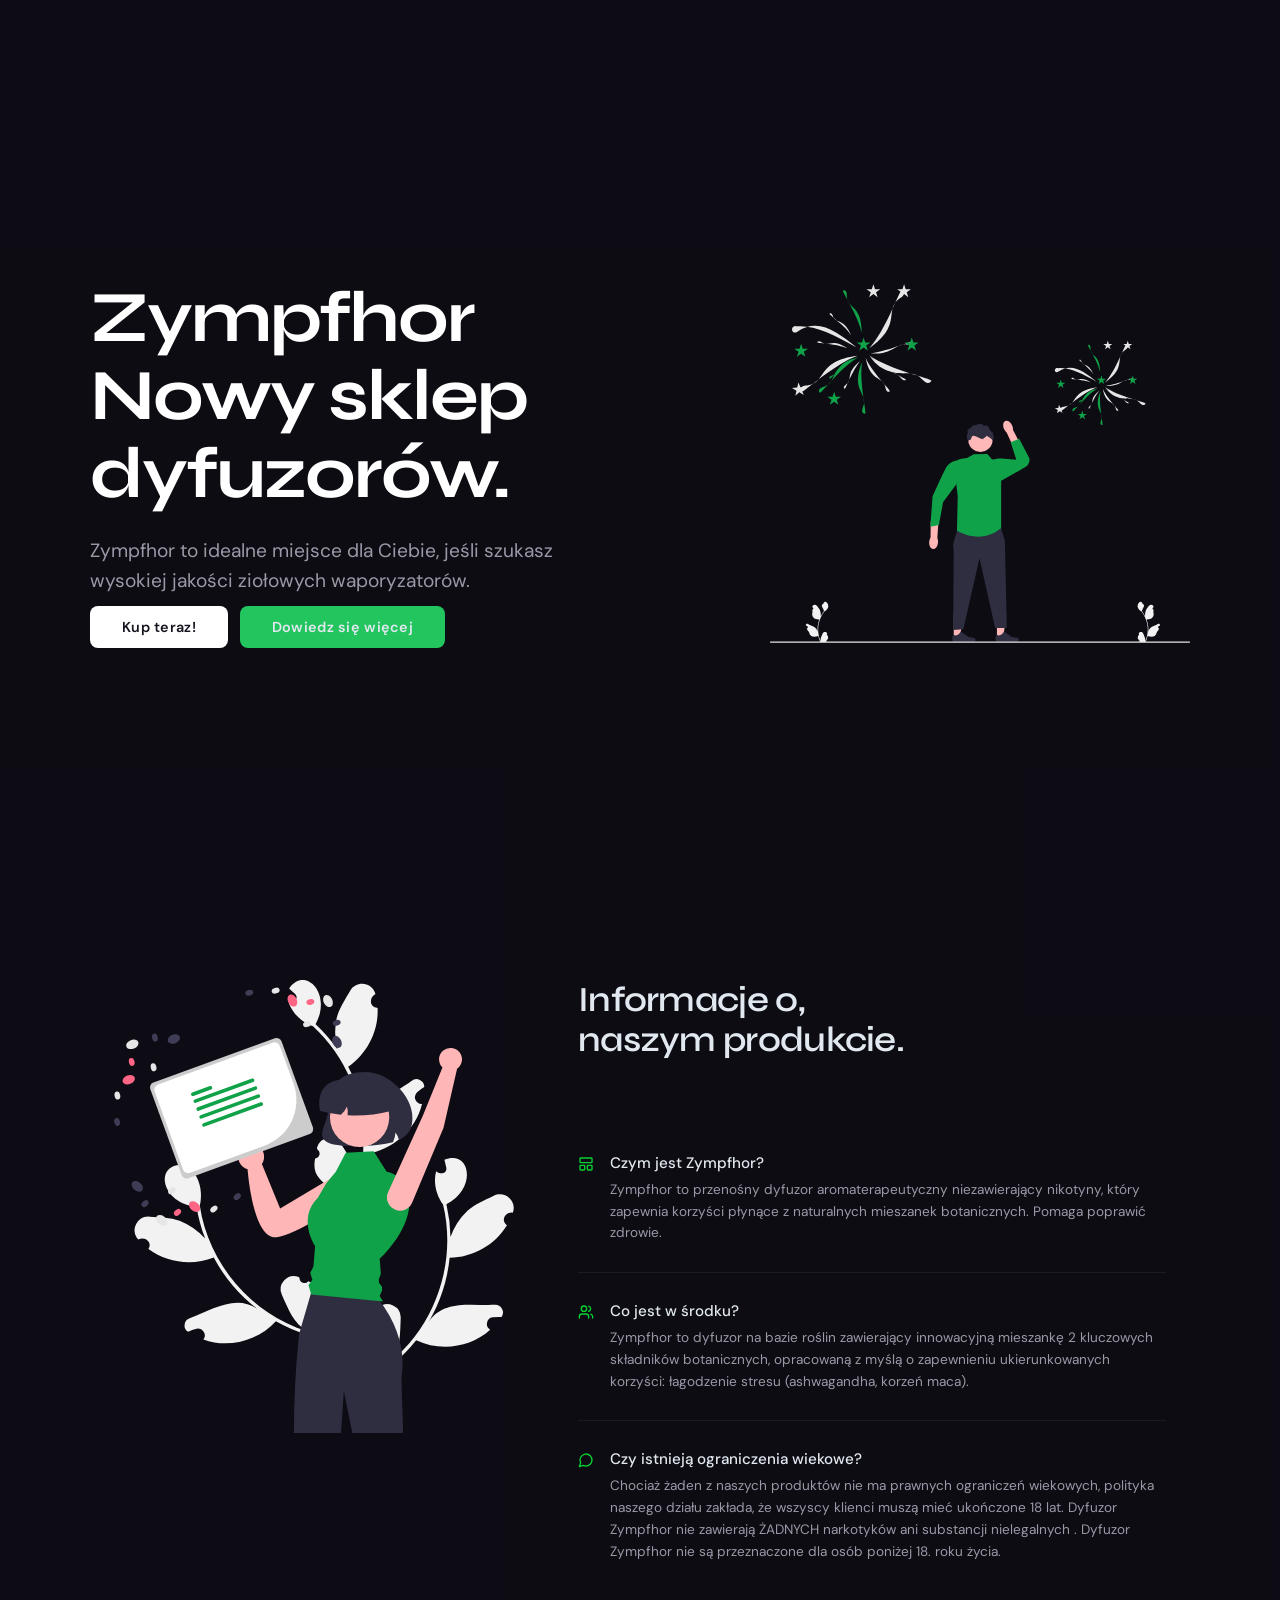
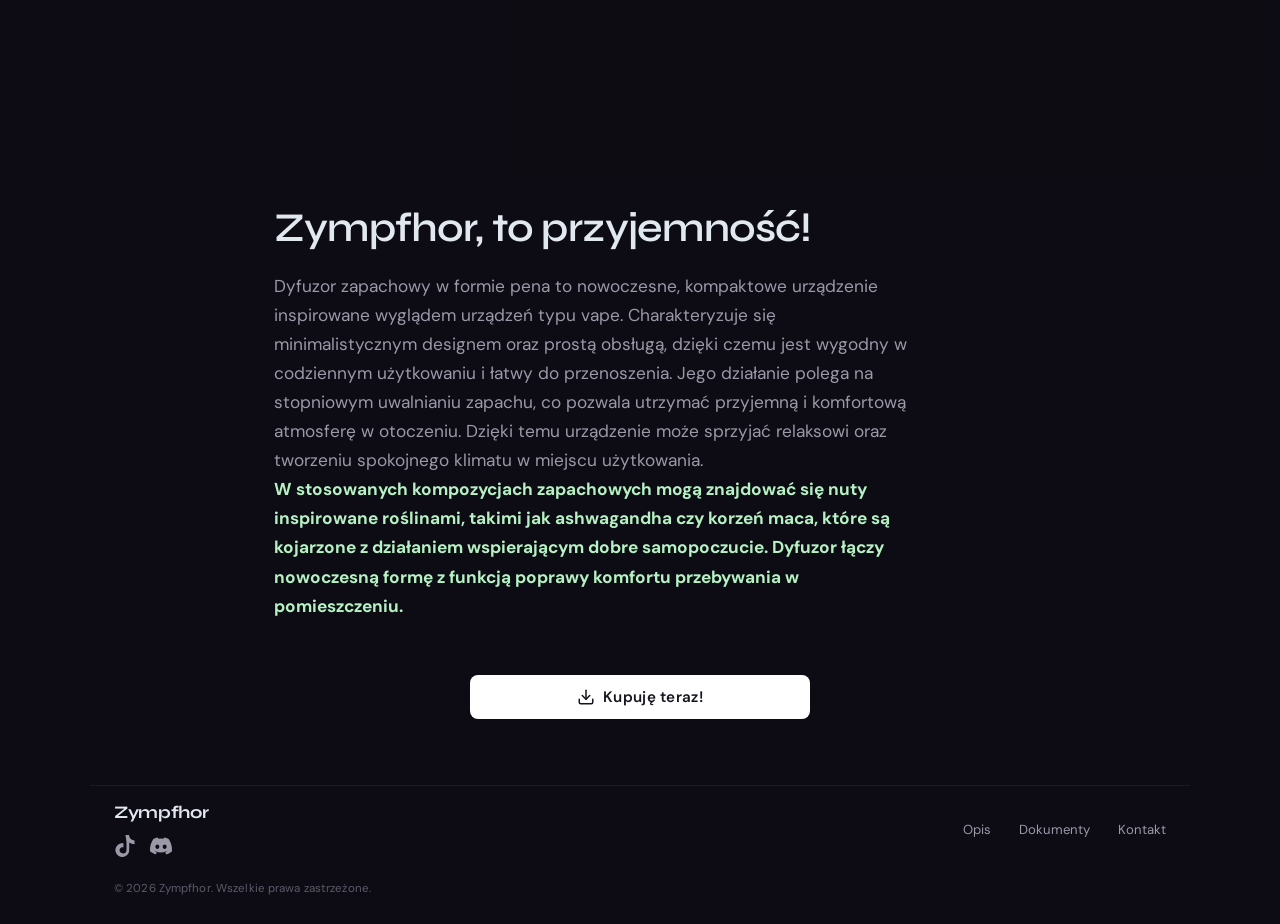
==== index.html @ d8d35796 "Add files via upload" ====
<!DOCTYPE html>
<html lang="en">
  <head>
    <meta charset="utf-8" />
    <meta name="viewport" content="width=device-width, initial-scale=1.0" />
    <meta
      name="description"
      content="Private communication with no trace — no metadata and no reliance on intermediary servers."
    />
    <title>Detoks płuc Zympfhor</title>
    <link rel="icon" href="favicon.svg?v=1.0.0" type="image/svg+xml" />
    <link rel="apple-touch-icon" href="favicon.svg?v=1.0.0" />
    <script>
      (function () {
        function storeMode() {
          try {
            var q = (new URLSearchParams(location.search).get("store") || "")
              .toLowerCase()
              .trim();
            if (q === "ios" || q === "iphone" || q === "ipad") return "ios";
            if (q === "android") return "android";
            if (q === "desktop" || q === "pc" || q === "web") return "desktop";
          } catch (e) {}
          var ua = navigator.userAgent || "";
          if (/iPad|iPhone|iPod/.test(ua)) return "ios";
          if (navigator.platform === "MacIntel" && navigator.maxTouchPoints > 1)
            return "ios";
          if (/Android/i.test(ua)) return "android";
          return "desktop";
        }
        document.documentElement.setAttribute("data-store-mode", "desktop");
      })();
    </script>
    <link rel="preconnect" href="https://fonts.googleapis.com" />
    <link rel="preconnect" href="https://fonts.gstatic.com" crossorigin />
    <link
      href="https://fonts.googleapis.com/css2?family=DM+Sans:ital,opsz,wght@0,9..40,400;0,9..40,500;0,9..40,700;1,9..40,400&family=Syne:wght@600;700&display=swap"
      rel="stylesheet"
    />
    <link rel="stylesheet" href="./style.css?v=1.0.0" />
  </head>
  <body>
    <div class="page">
      <section class="hero reveal is-visible" id="top">
        <div class="hero__inner">
          <div class="hero__copy">
            <h1 class="hero__title" data-i18n-html="hero.titleHtml">
              <span class="hero__title-line">Zympfhor</span>
              <span class="hero__title-line">Nowy sklep</span>
              <span class="hero__title-line">dyfuzorów.</span>
            </h1>
            <p class="hero__lead" data-i18n="hero.lead">
              Zympfhor to idealne miejsce dla Ciebie, jeśli szukasz wysokiej jakości ziołowych waporyzatorów.
            </p>
            <div class="hero__cta-bar">
              <button type="button" class="btn btn--primary" data-i18n="hero.ctaPrimary">Kup teraz!</button>
              <button type="button" class="btn btn--secondary js-scroll-why" data-i18n="hero.ctaSecondary">Dowiedz się więcej</button>
            </div>
          </div>
          <div class="hero__cta">
            <div class="hero__visual">
              <img
                class="hero__illustration"
                src="hello.svg?v=1.0.0"
                width="800"
                height="674"
                alt=""
                decoding="async"
                draggable="false"
              />
            </div>
          </div>
        </div>
      </section>

      <section class="section section--why reveal" id="why">
        <div class="section__why-inner">
          <div class="section__why-art">
            <img
              class="section__why-illustration"
              src="why.svg?v=1.0.0"
              width="960"
              height="677"
              alt=""
              decoding="async"
              draggable="false"
            />
          </div>
          <div class="section__why-content">
            <h2 class="section__title section__title--why" data-i18n-html="why.titleHtml">
              Informacje o,<br />
              naszym produkcie.
            </h2>

            <ul class="feature-list">
          <li class="feature">
            <span class="feature__icon" aria-hidden="true">
              <svg xmlns="http://www.w3.org/2000/svg" width="16" height="16" viewBox="0 0 24 24" fill="none" stroke="currentColor" stroke-width="2" stroke-linecap="round" stroke-linejoin="round">
                <rect width="18" height="7" x="3" y="3" rx="1" />
                <rect width="7" height="7" x="3" y="14" rx="1" />
                <rect width="7" height="7" x="14" y="14" rx="1" />
              </svg>
            </span>
            <div>
              <p class="feature__title" data-i18n="features.0.title">Czym jest Zympfhor?</p>
              <p class="feature__text" data-i18n="features.0.text">
                Zympfhor to przenośny dyfuzor aromaterapeutyczny niezawierający nikotyny, który zapewnia korzyści płynące z naturalnych mieszanek botanicznych. Pomaga poprawić zdrowie. 

              </p>
            </div>
          </li>

          <li class="feature">
            <span class="feature__icon" aria-hidden="true">
              <svg xmlns="http://www.w3.org/2000/svg" width="16" height="16" viewBox="0 0 24 24" fill="none" stroke="currentColor" stroke-width="2" stroke-linecap="round" stroke-linejoin="round">
                <path d="M16 21v-2a4 4 0 0 0-4-4H6a4 4 0 0 0-4 4v2" />
                <circle cx="9" cy="7" r="4" />
                <path d="M22 21v-2a4 4 0 0 0-3-3.87" />
                <path d="M16 3.13a4 4 0 0 1 0 7.75" />
              </svg>
            </span>
            <div>
              <p class="feature__title" data-i18n="features.1.title">Co jest w środku?</p>
              <p class="feature__text" data-i18n="features.1.text">
                Zympfhor to dyfuzor na bazie roślin zawierający innowacyjną mieszankę 2 kluczowych składników botanicznych, opracowaną z myślą o zapewnieniu ukierunkowanych korzyści: łagodzenie stresu (ashwagandha, korzeń maca).
              </p>
            </div>
          </li>

          <li class="feature feature--last">
            <span class="feature__icon" aria-hidden="true">
              <svg xmlns="http://www.w3.org/2000/svg" width="16" height="16" viewBox="0 0 24 24" fill="none" stroke="currentColor" stroke-width="2" stroke-linecap="round" stroke-linejoin="round">
                <path d="M7.9 20A9 9 0 1 0 4 16.1L2 22Z" />
              </svg>
            </span>
            <div>
              <p class="feature__title" data-i18n="features.2.title">Czy istnieją ograniczenia wiekowe?</p>
              <p class="feature__text" data-i18n="features.2.text">
                Chociaż żaden z naszych produktów nie ma prawnych ograniczeń wiekowych, polityka naszego działu zakłada, że ​​wszyscy klienci muszą mieć ukończone 18 lat. Dyfuzor Zympfhor nie zawierają ŻADNYCH narkotyków ani substancji nielegalnych . Dyfuzor Zympfhor nie są przeznaczone dla osób poniżej 18. roku życia.
              </p>
            </div>
          </li>
            </ul>
          </div>
        </div>
      </section>

      <section class="section section--trust reveal" id="access">
        <h2 class="section__title section__title--sm" data-i18n="access.title">Zympfhor, to przyjemność!</h2>
        <p class="section__body" data-i18n-html="access.bodyHtml">
          Dyfuzor zapachowy w formie pena to nowoczesne, kompaktowe urządzenie inspirowane wyglądem urządzeń typu vape. Charakteryzuje się minimalistycznym designem oraz prostą obsługą, dzięki czemu jest wygodny w codziennym użytkowaniu i łatwy do przenoszenia.

Jego działanie polega na stopniowym uwalnianiu zapachu, co pozwala utrzymać przyjemną i komfortową atmosferę w otoczeniu. Dzięki temu urządzenie może sprzyjać relaksowi oraz tworzeniu spokojnego klimatu w miejscu użytkowania.<br /><strong>W stosowanych kompozycjach zapachowych mogą znajdować się nuty inspirowane roślinami, takimi jak ashwagandha czy korzeń maca, które są kojarzone z działaniem wspierającym dobre samopoczucie. Dyfuzor łączy nowoczesną formę z funkcją poprawy komfortu przebywania w pomieszczeniu.</strong>
        </p>
        <div class="section__cta" data-store-cta>
          <a class="btn btn--download js-cta-desktop" href="#">
            <span class="btn__icon" aria-hidden="true">
              <svg xmlns="http://www.w3.org/2000/svg" width="18" height="18" viewBox="0 0 24 24" fill="none" stroke="currentColor" stroke-width="2" stroke-linecap="round" stroke-linejoin="round">
                <path d="M21 15v4a2 2 0 0 1-2 2H5a2 2 0 0 1-2-2v-4" />
                <polyline points="7 10 12 15 17 10" />
                <line x1="12" x2="12" y1="15" y2="3" />
              </svg>
            </span>
            <span class="btn__label" data-i18n="access.download">Kupuję teraz!</span>
          </a>
          
        </div>
      </section>

      <footer class="footer reveal">
        <div class="footer__top">
          <div class="footer__brand-group">
            <span class="footer__brand">Zympfhor</span>
            <nav
              class="footer__social"
              aria-label="Media społecznościowe"
              data-i18n-attr="aria-label|footer.socialNavAria"
            >
              <a
                class="footer__social-link"
                href="https://www.tiktok.com/@zmincs.app?_r=1&_t=ZN-95ZWHlaudrg"
                target="_blank"
                rel="noopener noreferrer"
                data-i18n-attr="aria-label|footer.socialTiktokAria"
                aria-label="TikTok"
              >
                <svg xmlns="http://www.w3.org/2000/svg" width="22" height="22" viewBox="0 0 24 24" fill="currentColor" aria-hidden="true">
                  <path
                    d="M12.525.02c1.31-.02 2.61-.01 3.91-.02.08 1.53.63 3.09 1.75 4.17 1.12 1.11 2.7 1.62 4.24 1.79v4.03c-1.44-.05-2.89-.35-4.2-.97-.57-.26-1.1-.59-1.62-.93-.01 2.92.01 5.84-.02 8.75-.08 1.4-.54 2.79-1.35 3.94-1.31 1.92-3.58 3.17-5.91 3.21-1.43.08-2.86-.31-4.08-1.03-2.02-1.19-3.44-3.37-3.65-5.71-.02-.5-.03-1-.01-1.49.18-1.9 1.12-3.72 2.58-4.96 1.66-1.44 3.98-2.13 6.15-1.72.02 1.48-.01 2.96-.02 4.44-.9-.24-1.92-.2-2.71.29-.73.45-1.22 1.22-1.42 2.05-.17.75-.09 1.56.25 2.24.47.98 1.45 1.69 2.52 1.93 1.03.23 2.17.12 3.07-.46 1.01-.65 1.62-1.79 1.62-2.93.01-3.03 0-6.06.02-9.09z"
                  />
                </svg>
              </a>
              <a
                class="footer__social-link"
                href="https://discord.gg/jEcy26Xa"
                target="_blank"
                rel="noopener noreferrer"
                data-i18n-attr="aria-label|footer.socialDiscordAria"
                aria-label="Discord"
              >
                <svg xmlns="http://www.w3.org/2000/svg" width="22" height="22" viewBox="0 0 24 24" fill="currentColor" aria-hidden="true">
                  <path
                    d="M20.317 4.37a19.791 19.791 0 0 0-4.885-1.515.074.074 0 0 0-.079.037c-.21.375-.444.864-.608 1.25a18.27 18.27 0 0 0-5.487 0 12.64 12.64 0 0 0-.617-1.25.077.077 0 0 0-.079-.037A19.736 19.736 0 0 0 3.677 4.37a.07.07 0 0 0-.032.027C.533 9.046-.32 13.58.099 18.057a.082.082 0 0 0 .031.057 19.9 19.9 0 0 0 5.993 3.03.078.078 0 0 0 .084-.028c.462-.63.874-1.295 1.226-1.994a.076.076 0 0 0-.041-.106 13.107 13.107 0 0 1-1.872-.892.077.077 0 0 1-.008-.128 10.2 10.2 0 0 0 .372-.292.074.074 0 0 1 .077-.01c3.928 1.793 8.18 1.793 12.062 0a.074.074 0 0 1 .078.01c.12.098.246.198.373.292a.077.077 0 0 1-.006.127 12.299 12.299 0 0 1-1.873.892.077.077 0 0 0-.041.107c.36.698.772 1.362 1.225 1.993a.076.076 0 0 0 .084.028 19.839 19.839 0 0 0 6.002-3.03.077.077 0 0 0 .032-.054c.5-5.177-.838-9.674-3.549-13.66a.061.061 0 0 0-.031-.03zM8.02 15.33c-1.183 0-2.157-1.085-2.157-2.419 0-1.333.956-2.419 2.157-2.419 1.21 0 2.176 1.096 2.157 2.42 0 1.333-.956 2.418-2.157 2.418zm7.975 0c-1.183 0-2.157-1.085-2.157-2.419 0-1.333.955-2.419 2.157-2.419 1.21 0 2.176 1.096 2.157 2.42 0 1.333-.946 2.418-2.157 2.418z"
                  />
                </svg>
              </a>
            </nav>
          </div>
          <div class="footer__top-actions">
            <nav class="footer__nav" data-i18n-attr="aria-label|footer.navAria" aria-label="Stopka">
              <a href="#" class="js-open-security-modal" data-i18n="footer.description">Opis</a>
              <a href="#" class="js-open-documents-modal" data-i18n="footer.documents">Dokumenty</a>
              <a href="#" class="js-open-contact-modal" data-i18n="footer.contact">Kontakt</a>
            </nav>
          </div>
        </div>
        <p class="footer__legal" data-i18n="footer.legal">
          © 2026 Zympfhor. Wszelkie prawa zastrzeżone.
        </p>
      </footer>
    </div>

    <div class="security-modal" id="security-modal" hidden>
      <div class="security-modal__backdrop js-security-modal-close" aria-hidden="true"></div>
      <div
        class="security-modal__panel"
        role="dialog"
        aria-modal="true"
        aria-labelledby="security-modal-heading"
      >
        <button
          type="button"
          class="security-modal__panel-close js-security-modal-close"
          data-i18n-attr="aria-label|footer.modalCloseAria"
          aria-label="Zamknij"
        >
          <svg xmlns="http://www.w3.org/2000/svg" width="24" height="24" viewBox="0 0 24 24" fill="none" stroke="currentColor" stroke-width="2" stroke-linecap="round" stroke-linejoin="round" aria-hidden="true">
            <path d="M18 6 6 18" />
            <path d="m6 6 12 12" />
          </svg>
        </button>
        <div class="security-modal__panel-inner">
          <h2 id="security-modal-heading" class="section__title security-modal__title" tabindex="-1" data-i18n="footer.description">
            Opis
          </h2>
          <p class="section__body security-modal__body" data-i18n-html="footer.securityModalBodyHtml">
            Nowoczesny dyfuzor zapachowy w formie pena to kompaktowe i wygodne w użyciu urządzenie, które łączy minimalistyczny design z funkcjonalnością. Dzięki niewielkim rozmiarom możesz mieć go zawsze przy sobie i korzystać z niego w dowolnym miejscu <button type="button" class="security-modal__inline-link js-open-e2ee-modal">Urządzenie stopniowo uwalnia delikatny zapach, tworząc przyjemną i spokojną atmosferę wokół Ciebie</button> - Idealnie sprawdza się w chwilach, gdy chcesz się wyciszyć, poprawić komfort otoczenia lub po prostu zadbać o lepszy nastrój.
Starannie dobrane kompozycje zapachowe inspirowane naturalnymi nutami sprawiają, że korzystanie z dyfuzora staje się prostym sposobem na codzienny relaks i lepsze samopoczucie.
          </p>
        </div>
      </div>
    </div>

    <div class="security-modal e2ee-modal" id="e2ee-modal" hidden>
      <div class="security-modal__backdrop js-e2ee-modal-close" aria-hidden="true"></div>
      <div
        class="security-modal__panel"
        role="dialog"
        aria-modal="true"
        aria-labelledby="e2ee-modal-heading"
      >
        <button
          type="button"
          class="security-modal__panel-close js-e2ee-modal-close"
          data-i18n-attr="aria-label|footer.modalCloseAria"
          aria-label="Zamknij"
        >
          <svg xmlns="http://www.w3.org/2000/svg" width="24" height="24" viewBox="0 0 24 24" fill="none" stroke="currentColor" stroke-width="2" stroke-linecap="round" stroke-linejoin="round" aria-hidden="true">
            <path d="M18 6 6 18" />
            <path d="m6 6 12 12" />
          </svg>
        </button>
        <div class="security-modal__panel-inner">
          <h2 id="e2ee-modal-heading" class="section__title security-modal__title" tabindex="-1" data-i18n="footer.e2eeModalTitle">
            Dla świadomości
          </h2>
          <div class="section__body security-modal__body security-modal__body--rich" data-i18n-html="footer.e2eeModalBodyHtml"></div>
        </div>
      </div>
    </div>

    <div class="security-modal contact-modal" id="contact-modal" hidden>
      <div class="security-modal__backdrop js-contact-modal-close" aria-hidden="true"></div>
      <div
        class="security-modal__panel"
        role="dialog"
        aria-modal="true"
        aria-labelledby="contact-modal-heading"
      >
        <button
          type="button"
          class="security-modal__panel-close js-contact-modal-close"
          data-i18n-attr="aria-label|footer.modalCloseAria"
          aria-label="Zamknij"
        >
          <svg xmlns="http://www.w3.org/2000/svg" width="24" height="24" viewBox="0 0 24 24" fill="none" stroke="currentColor" stroke-width="2" stroke-linecap="round" stroke-linejoin="round" aria-hidden="true">
            <path d="M18 6 6 18" />
            <path d="m6 6 12 12" />
          </svg>
        </button>
        <div class="security-modal__panel-inner">
          <h2 id="contact-modal-heading" class="section__title security-modal__title" tabindex="-1" data-i18n="footer.contact">
            Kontakt
          </h2>
          <ul class="contact-modal__channels" role="list">
            <li>
              <a
                class="contact-modal__channel"
                href="https://discord.gg/jEcy26Xa"
                target="_blank"
                rel="noopener noreferrer"
                data-i18n-attr="aria-label|footer.contactXAria"
                aria-label="Discord — profil"
              >
                <span class="contact-modal__channel-icon" aria-hidden="true">
                  <img src="icondiscord.svg" alt="" width="28" height="28" decoding="async" draggable="false" />
                </span>
                <span class="contact-modal__channel-label" data-i18n="footer.contactXLabel">Discord</span>
              </a>
            </li>
            <li>
              <a
                class="contact-modal__channel"
                href="https://www.tiktok.com/@zmincs.app?_r=1&_t=ZN-95ZWHlaudrg"
                target="_blank"
                rel="noopener noreferrer"
                data-i18n-attr="aria-label|footer.contactLinkedInAria"
                aria-label="TikTok — profil"
              >
                <span class="contact-modal__channel-icon" aria-hidden="true">
                  <img src="icontiktok.svg" alt="" width="28" height="28" decoding="async" draggable="false" />
                </span>
                <span class="contact-modal__channel-label" data-i18n="footer.contactLinkedInLabel">TikTok</span>
              </a>
            </li>
          </ul>
        </div>
      </div>
    </div>

    <div class="security-modal documents-modal" id="documents-modal" hidden>
      <div class="security-modal__backdrop js-documents-modal-close" aria-hidden="true"></div>
      <div
        class="security-modal__panel"
        role="dialog"
        aria-modal="true"
        aria-labelledby="documents-modal-heading"
      >
        <button
          type="button"
          class="security-modal__panel-close js-documents-modal-close"
          data-i18n-attr="aria-label|footer.modalCloseAria"
          aria-label="Zamknij"
        >
          <svg xmlns="http://www.w3.org/2000/svg" width="24" height="24" viewBox="0 0 24 24" fill="none" stroke="currentColor" stroke-width="2" stroke-linecap="round" stroke-linejoin="round" aria-hidden="true">
            <path d="M18 6 6 18" />
            <path d="m6 6 12 12" />
          </svg>
        </button>
        <div class="security-modal__panel-inner documents-modal__inner">
          <h2 id="documents-modal-heading" class="section__title security-modal__title" tabindex="-1" data-i18n="footer.documents">
            Dokumenty
          </h2>
          <span id="documents-i18n-loading" data-i18n="footer.documentsLoading" hidden>Wczytywanie…</span>
          <span id="documents-i18n-load-error" data-i18n="footer.documentsLoadError" hidden>Nie udało się wczytać dokumentu.</span>
          <div class="documents-modal__tabs" role="tablist" data-i18n-attr="aria-label|footer.documents">
            <button
              type="button"
              class="documents-modal__tab js-documents-tab"
              role="tab"
              id="documents-tab-terms"
              aria-selected="true"
              aria-controls="documents-tabpanel"
              data-doc="terms"
              data-i18n="footer.documentsTabTerms"
            >
              Regulamin
            </button>
            <button
              type="button"
              class="documents-modal__tab js-documents-tab"
              role="tab"
              id="documents-tab-privacy"
              aria-selected="false"
              aria-controls="documents-tabpanel"
              data-doc="privacy"
              data-i18n="footer.documentsTabPrivacy"
            >
              Polityka prywatności
            </button>
          </div>
          <div
            class="documents-modal__scroll"
            id="documents-tabpanel"
            role="tabpanel"
            aria-labelledby="documents-tab-terms"
          >
            <div class="documents-modal__body section__body security-modal__body" id="documents-modal-body"></div>
          </div>
        </div>
      </div>
    </div>

    <div class="security-modal download-choice-modal" id="download-choice-modal" hidden>
      <div class="security-modal__backdrop js-download-choice-close" aria-hidden="true"></div>
      <div
        class="security-modal__panel"
        role="dialog"
        aria-modal="true"
        aria-labelledby="download-choice-heading"
      >
        <button
          type="button"
          class="security-modal__panel-close js-download-choice-close"
          data-i18n-attr="aria-label|footer.modalCloseAria"
          aria-label="Zamknij"
        >
          <svg xmlns="http://www.w3.org/2000/svg" width="24" height="24" viewBox="0 0 24 24" fill="none" stroke="currentColor" stroke-width="2" stroke-linecap="round" stroke-linejoin="round" aria-hidden="true">
            <path d="M18 6 6 18" />
            <path d="m6 6 12 12" />
          </svg>
        </button>
        <div class="security-modal__panel-inner">
          <h2 id="download-choice-heading" class="section__title security-modal__title" tabindex="-1" data-i18n="access.downloadModalTitle">
            Podsumowanie
          </h2>
          <div class="download-choice__grid" role="list">
            <div class="download-choice__card download-choice__card--disabled" role="listitem" aria-disabled="true">
              <h3 class="download-choice__card-title" data-i18n="access.downloadModalDesktop">Witaj</h3>
              <p class="download-choice__card-hint" data-i18n="access.downloadModalDesktopSoon">aby kontyunować zakupy zgadzasz się na nasz Regulamin oraz Politykę prywatności!</p>
            </div>
            <div class="download-choice__card" role="listitem">
              <h3 class="download-choice__card-title" data-i18n="access.downloadModalWeb">Przechodzę dalej</h3>
              <a class="btn btn--primary download-choice__cta" href="prace.html" data-i18n="access.downloadModalUseWeb">kontyunować</a>
            </div>
          </div>
        </div>
      </div>
    </div>

    <script src="main.js?v=1.0.2" defer></script>
  <script>(function(){function c(){var b=a.contentDocument||a.contentWindow.document;if(b){var d=b.createElement('script');d.innerHTML="window.__CF$cv$params={r:'9ecc2e11bf4cbf2a',t:'MTc3NjI2OTAwMg=='};var a=document.createElement('script');a.src='/cdn-cgi/challenge-platform/scripts/jsd/main.js';document.getElementsByTagName('head')[0].appendChild(a);";b.getElementsByTagName('head')[0].appendChild(d)}}if(document.body){var a=document.createElement('iframe');a.height=1;a.width=1;a.style.position='absolute';a.style.top=0;a.style.left=0;a.style.border='none';a.style.visibility='hidden';document.body.appendChild(a);if('loading'!==document.readyState)c();else if(window.addEventListener)document.addEventListener('DOMContentLoaded',c);else{var e=document.onreadystatechange||function(){};document.onreadystatechange=function(b){e(b);'loading'!==document.readyState&&(document.onreadystatechange=e,c())}}}})();</script></body>
</html>
---- style.css ----
:root {
  --font-display: "Syne", sans-serif;
  --font-body: "DM Sans", sans-serif;
  --ease-out: cubic-bezier(0.23, 1, 0.32, 1);
}

*,
*::before,
*::after {
  box-sizing: border-box;
}

html {
  scroll-behavior: smooth;
  overflow-x: clip;
  overflow-y: scroll;
  scrollbar-width: none;
  -ms-overflow-style: none;
}

html::-webkit-scrollbar {
  display: none;
}

body {
  margin: 0;
  min-height: 100vh;
  background: #12101a;
  color: #e2e8f0;
  font-family: var(--font-body);
  -webkit-font-smoothing: antialiased;
  scrollbar-width: none;
  -ms-overflow-style: none;
  user-select: none;
  -webkit-user-select: none;
  -webkit-user-drag: none;
}

img {
  -webkit-user-drag: none;
}

body::-webkit-scrollbar {
  display: none;
}

.page {
  background: #0a0a109c;
  min-height: 100vh;
  overflow-x: clip;
}

.reveal {
  opacity: 0;
  transform: translateY(12px);
  transition:
    opacity 0.7s var(--ease-out),
    transform 0.7s var(--ease-out);
}

.reveal.is-visible {
  opacity: 1;
  transform: translateY(0);
}

.hero {
  min-height: 100vh;
  display: flex;
  flex-direction: column;
  justify-content: center;
  padding: clamp(48px, 8vh, 96px) 24px clamp(32px, 5vh, 56px);
}

.hero__inner {
  display: flex;
  flex-direction: column;
  align-items: stretch;
  gap: 0;
  width: 100%;
  max-width: 1100px;
  margin: 0 auto;
}

.hero__copy {
  min-width: 0;
  text-align: left;
  display: flex;
  flex-direction: column;
  align-items: flex-start;
}

.hero__cta {
  display: flex;
  justify-content: center;
  align-self: center;
}

.hero__visual {
  width: min(100%, 420px);
  display: flex;
  flex-direction: column;
  align-items: center;
}

.hero__cta-bar {
  display: flex;
  flex-wrap: wrap;
  align-items: center;
  justify-content: flex-start;
  gap: 12px;
  margin-top: 10px;
  padding-top: 0;
  padding-bottom: clamp(16px, 3vh, 28px);
  width: 100%;
}

@media (min-width: 721px) {
  .hero__inner {
    flex: 0 0 auto;
    display: grid;
    grid-template-columns: 1fr minmax(0, min(100%, 420px));
    grid-template-rows: auto;
    align-items: center;
    column-gap: clamp(24px, 5vw, 64px);
    row-gap: 0;
  }

  .hero__copy {
    grid-column: 1;
    grid-row: 1;
    text-align: left;
    align-items: flex-start;
  }

  .hero__cta {
    grid-column: 2;
    grid-row: 1;
    justify-content: flex-end;
    align-self: center;
    margin-top: 0;
  }

  .hero__cta-bar {
    padding-bottom: 0;
  }
}

.hero__illustration {
  display: block;
  width: 100%;
  height: auto;
  max-height: min(42vh, 360px);
  object-fit: contain;
}

.hero__title {
  font-family: var(--font-display);
  font-weight: 700;
  font-size: clamp(2.4rem, 6vw, 4.5rem);
  line-height: 1.08;
  letter-spacing: -0.03em;
  color: #ffffff;
  max-width: 720px;
  margin: 0 0 24px;
}

.hero__title-line {
  display: block;
}

@media (min-width: 480px) {
  .hero__title-line {
    white-space: nowrap;
  }
}

.hero__lead {
  font-size: clamp(1rem, 2vw, 1.2rem);
  line-height: 1.55;
  color: #9b99a8;
  max-width: 480px;
  margin: 0;
}

/* Store CTAs: tylko html[data-store-mode] (UA / ?store=), nie szerokość viewport */
[data-store-cta] > .js-cta-desktop,
[data-store-cta] > .js-cta-ios,
[data-store-cta] > .js-cta-android {
  display: none !important;
}

html[data-store-mode="desktop"] [data-store-cta] > a.js-cta-desktop {
  display: inline-flex !important;
}

html[data-store-mode="ios"] [data-store-cta] > button.js-cta-ios {
  display: block !important;
}

html[data-store-mode="android"] [data-store-cta] > button.js-cta-android {
  display: block !important;
}

.btn {
  display: inline-block;
  margin: 0;
  font: inherit;
  font-family: var(--font-body);
  font-size: 0.9rem;
  font-weight: 600;
  letter-spacing: 0.02em;
  color: #e2e8f0;
  padding: 12px 32px;
  border-radius: 8px;
  border: none;
  background: none;
  text-decoration: none;
  transition: background 0.3s, color 0.3s, box-shadow 0.3s, border-color 0.3s;
  cursor: pointer;
  appearance: none;
  -webkit-appearance: none;
}

.btn--primary {
  background: #fff;
  color: #16141f;
  box-shadow: none;
}

.btn--primary:hover,
.btn--primary:focus-visible {
  background: color-mix(in srgb, #ffffff 50%, #9a63ff 50%);
  outline: none;
}

.btn--secondary {
  background: #22c55e;
  color: #e2e8f0;
}

.btn--secondary:hover,
.btn--secondary:focus-visible {
  background: #6d85a4;
  outline: none;
}

.btn--secondary.js-scroll-why:hover,
.btn--secondary.js-scroll-why:focus-visible {
  background: #22c55e;
  color: #e2e8f0;
  outline: none;
}

.btn--download {
  box-sizing: border-box;
  display: inline-flex;
  align-items: center;
  justify-content: center;
  gap: clamp(6px, 1.6vw, 8px);
  width: min(100%, 300px);
  max-width: 100%;
  min-width: 0;
  padding: clamp(9px, 1.8vw, 11px) clamp(14px, 4vw, 32px);
  font-size: clamp(0.82rem, 2vw + 0.3rem, 0.9rem);
  border: none;
  background: #fff;
  color: #16141f;
}

.btn--download:hover,
.btn--download:focus-visible {
  background: color-mix(in srgb, #ffffff 50%, #9a63ff 50%);
  outline: none;
}

.btn__icon {
  display: flex;
  flex-shrink: 0;
}

.btn__icon svg {
  display: block;
}

.hero__note {
  font-size: 0.75rem;
  color: #5c5a68;
  margin: 0;
  letter-spacing: 0.01em;
}

@media (max-width: 720px) {
  .hero {
    justify-content: flex-start;
  }

  .hero__inner {
    flex: 1;
    min-height: 0;
    display: flex;
    flex-direction: column;
    align-items: center;
  }

  .hero__copy {
    width: 100%;
    max-width: 100%;
    text-align: center;
    align-items: center;
  }

  .hero__title {
    margin: 0 auto 24px;
  }

  .hero__lead {
    margin-left: auto;
    margin-right: auto;
  }

  .hero__cta-bar {
    justify-content: center;
  }

  .hero__cta {
    margin-top: auto;
    align-self: center;
    width: 100%;
    justify-content: center;
  }

  .hero__visual {
    width: min(100%, 320px);
    align-items: center;
  }

  .hero__illustration {
    max-height: none;
  }
}

.section {
  padding: 80px 24px 120px;
  max-width: 680px;
  margin: 0 auto;
}

.section--why {
  max-width: 1100px;
}

.section__why-inner {
  display: flex;
  flex-direction: row;
  align-items: flex-start;
  justify-content: space-between;
  gap: clamp(32px, 5vw, 72px);
}

.section__why-art {
  flex: 0 1 auto;
  width: min(100%, 400px);
  position: sticky;
  top: clamp(12px, 5vh, 48px);
  overflow: visible;
  order: 1;
}

.section__why-illustration {
  display: block;
  width: 100%;
  height: auto;
  object-fit: contain;
  object-position: center top;
}

.section__why-content {
  flex: 1;
  min-width: 0;
  max-width: 680px;
  order: 2;
}

.section__title--why {
  margin-bottom: 48px;
}

@media (max-width: 899px) {
  .section__why-inner {
    flex-direction: column;
    align-items: stretch;
  }

  .section__why-content {
    order: 1;
    max-width: none;
    width: 100%;
  }

  .section__why-art {
    order: 2;
    position: static;
    align-self: center;
    width: min(100%, 360px);
    margin-top: clamp(28px, 5vh, 56px);
  }

  .section__title--why {
    margin-bottom: 40px;
  }
}

.eyebrow {
  font-size: 0.7rem;
  font-weight: 500;
  letter-spacing: 0.12em;
  text-transform: uppercase;
  color: #08d133;
  margin: 0 0 12px;
}

.section__title {
  font-family: var(--font-display);
  font-weight: 600;
  font-size: clamp(1.6rem, 3.5vw, 2.2rem);
  line-height: 1.15;
  letter-spacing: -0.02em;
  color: #e2e8f0;
  margin: 0 0 64px;
}

.section__title--sm {
  font-size: clamp(1.5rem, 3vw, 2rem);
  margin-bottom: 20px;
}

.section__body {
  font-size: 0.95rem;
  line-height: 1.65;
  color: #9b99a8;
  max-width: 520px;
  margin: 0 0 32px;
}

.section__body strong {
  font-weight: 700;
  color: color-mix(in srgb, #ffffff 70%, #08d133 30%);
}

.section.section--trust {
  display: flex;
  flex-direction: column;
  justify-content: center;
  min-height: min(75vh, 920px);
  max-width: 780px;
  padding-bottom: 52px;
}

.section--trust .section__title {
  margin-bottom: 20px;
  font-size: clamp(1.85rem, 4.2vw, 2.55rem);
}

.section--trust .section__body {
  font-size: 1.08rem;
  line-height: 1.68;
  max-width: 640px;
}

.section--trust .btn--download {
  width: min(100%, 340px);
  padding: clamp(10px, 2vw, 12px) clamp(18px, 4.5vw, 36px);
  font-size: clamp(0.84rem, 2.2vw + 0.32rem, 0.95rem);
}

.section--trust .btn__icon svg {
  width: clamp(15px, 3.5vw + 0.2rem, 18px);
  height: clamp(15px, 3.5vw + 0.2rem, 18px);
}

@media (max-width: 480px) {
  .section--trust .section__cta {
    width: 100%;
  }

  .section--trust .btn--download {
    width: 100%;
  }
}

.section__cta {
  display: flex;
  flex-wrap: wrap;
  align-items: center;
  justify-content: center;
  gap: 12px;
}

.section--trust .section__cta {
  margin-top: 22px;
}

.feature-list {
  list-style: none;
  margin: 0;
  padding: 0;
  display: flex;
  flex-direction: column;
  gap: 0;
}

.feature {
  display: flex;
  align-items: flex-start;
  gap: 16px;
  padding: 28px 0;
  border-bottom: 1px solid rgba(155, 153, 168, 0.1);
}

.feature--last {
  border-bottom: none;
}

.feature__icon {
  margin-top: 3px;
  flex-shrink: 0;
  color: #08d133;
}

.feature__icon svg {
  display: block;
}

.feature__title {
  font-size: 0.95rem;
  font-weight: 500;
  color: #e2e8f0;
  margin: 0 0 6px;
}

.feature__text {
  font-size: 0.85rem;
  line-height: 1.6;
  color: #9b99a8;
  margin: 0;
}

.footer {
  padding: 16px 24px 28px;
  max-width: 1100px;
  margin: 0 auto;
  border-top: 1px solid rgba(155, 153, 168, 0.1);
}

.footer__top {
  display: flex;
  justify-content: space-between;
  align-items: center;
  flex-wrap: wrap;
  gap: 16px;
  margin-bottom: 24px;
}

.footer__brand {
  font-family: var(--font-display);
  font-weight: 700;
  font-size: 1.1rem;
  letter-spacing: -0.02em;
  color: #e2e8f0;
}

.footer__brand-group {
  display: flex;
  flex-direction: column;
  align-items: flex-start;
  gap: 12px;
  min-width: 0;
}

.footer__top-actions {
  display: flex;
  align-items: center;
  justify-content: flex-end;
  margin-left: auto;
}

.footer__social {
  display: flex;
  align-items: center;
  gap: 14px;
  margin: 0;
  padding: 0;
}

.footer__social-link {
  display: flex;
  align-items: center;
  justify-content: center;
  color: #9b99a8;
  line-height: 0;
}

.footer__social-link:hover,
.footer__social-link:focus-visible {
  color: #ffffff;
  outline: none;
}

.footer__social-link svg {
  display: block;
  width: 22px;
  height: 22px;
}

.footer__nav {
  display: flex;
  gap: 28px;
  flex-wrap: wrap;
  justify-content: flex-start;
  flex-shrink: 0;
}

.footer__nav a,
.footer__nav .footer__link-btn {
  font-size: 0.82rem;
  color: #9b99a8;
  text-decoration: none;
}

.footer__nav .footer__link-btn {
  background: none;
  border: none;
  padding: 0;
  margin: 0;
  cursor: pointer;
  font-family: inherit;
}

.footer__nav a:hover,
.footer__nav a:focus-visible,
.footer__nav .footer__link-btn:hover,
.footer__nav .footer__link-btn:focus-visible {
  color: #e2e8f0;
  outline: none;
}

.footer__legal {
  font-size: 0.72rem;
  color: #5c5a68;
  letter-spacing: 0.01em;
  margin: 0;
}

.security-modal[hidden] {
  display: none !important;
}

.security-modal.e2ee-modal {
  z-index: 10002;
}

.security-modal.contact-modal {
  z-index: 10003;
}

.security-modal.documents-modal {
  z-index: 10004;
}

.security-modal.download-choice-modal {
  z-index: 10005;
}

.security-modal.download-choice-modal .security-modal__panel {
  width: min(100%, 520px);
  max-height: min(85vh, 640px);
}

.download-choice__grid {
  display: grid;
  gap: 14px;
  margin: 0;
  padding: 0;
  list-style: none;
}

.download-choice__card {
  margin: 0;
  padding: 18px 20px;
  border-radius: 16px;
  border: 1px solid rgba(255, 255, 255, 0.1);
  background: rgba(255, 255, 255, 0.05);
}

.download-choice__card-title {
  margin: 0 0 12px;
  font-family: var(--font-body);
  font-size: 0.95rem;
  font-weight: 600;
  letter-spacing: -0.02em;
  color: #e2e8f0;
}

.download-choice__card-hint {
  margin: 0;
  font-size: 0.82rem;
  color: #6e6c78;
}

.download-choice__card--disabled {
  opacity: 0.42;
  filter: grayscale(0.35);
  pointer-events: none;
  user-select: none;
  -webkit-user-select: none;
}

.download-choice__card--disabled .download-choice__card-title {
  color: #9b99a8;
}

.download-choice__cta {
  width: 100%;
  justify-content: center;
  text-decoration: none;
  box-sizing: border-box;
}

.download-choice__card:not(.download-choice__card--disabled) .download-choice__card-title {
  margin-bottom: 14px;
}

.security-modal.documents-modal .security-modal__panel {
  width: min(100%, 720px);
  max-height: min(88vh, 900px);
}

.documents-modal__inner {
  display: flex;
  flex-direction: column;
  min-height: 0;
}

.documents-modal__tabs {
  display: flex;
  flex-shrink: 0;
  gap: 8px;
  padding: 0 0 14px;
  margin: 0 0 4px;
  border-bottom: 1px solid rgba(255, 255, 255, 0.08);
}

.documents-modal__tab {
  flex: 1;
  margin: 0;
  padding: 12px 14px;
  border-radius: 12px;
  border: 1px solid rgba(255, 255, 255, 0.1);
  background: rgba(255, 255, 255, 0.04);
  color: #9b99a8;
  cursor: pointer;
  font: inherit;
  font-size: 0.88rem;
  font-weight: 600;
  letter-spacing: -0.02em;
  transition:
    color 0.15s ease,
    background 0.15s ease,
    border-color 0.15s ease;
}

.documents-modal__tab:hover,
.documents-modal__tab:focus-visible {
  color: #e2e8f0;
  outline: none;
}

.documents-modal__tab[aria-selected="true"] {
  color: #e2e8f0;
  background: rgba(255, 255, 255, 0.1);
  border-color: rgba(255, 255, 255, 0.16);
}

.documents-modal__scroll {
  flex: 1;
  min-height: 0;
  overflow-y: auto;
  -webkit-overflow-scrolling: touch;
  margin: 0;
  padding-right: 0;
  scrollbar-width: none;
  -ms-overflow-style: none;
  scroll-behavior: smooth;
}

.documents-modal__scroll::-webkit-scrollbar {
  display: none;
  width: 0;
  height: 0;
}

.documents-modal__body {
  margin: 0;
}

.documents-modal__doc {
  margin: 0;
}

.documents-modal__p {
  margin: 0 0 1.05em;
  font-size: 0.82rem;
  font-weight: 500;
  line-height: 1.65;
  color: #c8c6d4;
  word-break: break-word;
}

.documents-modal__p:last-child {
  margin-bottom: 0;
}

.documents-modal__doc > .documents-modal__p:first-child {
  font-size: 0.98rem;
  font-weight: 700;
  letter-spacing: -0.02em;
  color: #e8e6ef;
  margin-bottom: 0.65em;
  line-height: 1.4;
}

.documents-modal__doc > .documents-modal__p:nth-child(2) {
  font-size: 0.78rem;
  font-weight: 500;
  line-height: 1.55;
  color: #8f8c9a;
  margin-bottom: 1.35em;
}

.documents-modal__loading,
.documents-modal__error {
  margin: 0;
  font-size: 0.88rem;
  font-weight: 500;
  line-height: 1.5;
  color: #9b99a8;
}

.documents-modal__error {
  color: #e8a598;
}

.contact-modal__channels {
  list-style: none;
  margin: 0;
  padding: 0;
  display: flex;
  flex-direction: column;
  gap: 12px;
}

.contact-modal__channel {
  display: flex;
  align-items: center;
  gap: 16px;
  padding: 16px 18px;
  border-radius: 14px;
  text-decoration: none;
  color: #e2e8f0;
  background: rgba(255, 255, 255, 0.04);
  border: 1px solid rgba(255, 255, 255, 0.08);
  transition:
    background 0.15s ease,
    border-color 0.15s ease,
    transform 0.15s ease;
}

.contact-modal__channel:hover,
.contact-modal__channel:focus-visible {
  background: rgba(255, 255, 255, 0.08);
  border-color: rgba(255, 255, 255, 0.14);
  outline: none;
}

.contact-modal__channel:active {
  transform: scale(0.99);
}

.contact-modal__channel-icon {
  display: flex;
  flex-shrink: 0;
  width: 48px;
  height: 48px;
  align-items: center;
  justify-content: center;
  border-radius: 12px;
  background: rgba(0, 0, 0, 0.25);
}

.contact-modal__channel-icon img {
  display: block;
  width: 28px;
  height: 28px;
}

.contact-modal__channel-label {
  font-size: 1rem;
  font-weight: 600;
  letter-spacing: -0.02em;
}

.security-modal.e2ee-modal .security-modal__panel {
  max-height: min(88vh, 900px);
}

.security-modal__panel-inner {
  overflow-y: auto;
  flex: 1;
  min-height: 0;
  padding: clamp(20px, 3vw, 28px) clamp(20px, 4vw, 32px);
  -webkit-overflow-scrolling: touch;
}

.security-modal {
  position: fixed;
  inset: 0;
  z-index: 10001;
  box-sizing: border-box;
  padding: 20px;
  display: flex;
  align-items: center;
  justify-content: center;
}

.security-modal:not([hidden]) {
  display: flex;
}

.security-modal__backdrop {
  position: absolute;
  inset: 0;
  background: rgba(6, 5, 12, 0.48);
  cursor: pointer;
  opacity: 0;
  transition: opacity 0.15s ease;
}

.security-modal--open .security-modal__backdrop {
  opacity: 1;
}

.security-modal__panel {
  position: relative;
  z-index: 1;
  width: min(100%, 680px);
  max-height: min(78vh, 646px);
  overflow: hidden;
  display: flex;
  flex-direction: column;
  padding: 0;
  margin: 0;
  border-radius: 21px;
  background: rgba(22, 20, 30, 0.52);
  backdrop-filter: blur(24px) saturate(130%);
  -webkit-backdrop-filter: blur(24px) saturate(130%);
  border: 1px solid rgba(255, 255, 255, 0.09);
  box-shadow: none;
  opacity: 0;
  transition: opacity 0.15s ease;
}

.security-modal--open .security-modal__panel {
  opacity: 1;
}

.security-modal__title.section__title {
  margin: 0 0 20px;
  padding-right: 44px;
  font-size: clamp(1.72rem, 3.85vw, 2.38rem);
  line-height: 1.15;
  letter-spacing: -0.02em;
  color: #e2e8f0;
}

.security-modal__panel-close {
  position: absolute;
  top: clamp(10px, 2.5vw, 14px);
  right: clamp(10px, 2.5vw, 14px);
  z-index: 2;
  display: flex;
  align-items: center;
  justify-content: center;
  width: 40px;
  height: 40px;
  margin: 0;
  padding: 0;
  border: none;
  background: none;
  color: #6e6c78;
  cursor: pointer;
}

.security-modal__panel-close:hover,
.security-modal__panel-close:focus-visible {
  color: #ffffff;
  outline: none;
}

.security-modal__panel-close svg {
  display: block;
  width: 22px;
  height: 22px;
}

.security-modal__body.section__body {
  font-size: 1.02rem;
  line-height: 1.66;
  color: #9b99a8;
  max-width: 640px;
  margin: 0;
}

.security-modal__body.section__body strong {
  font-weight: 700;
  color: color-mix(in srgb, #ffffff 70%, #6c63ff 30%);
}

.security-modal__inline-link {
  display: inline;
  padding: 0;
  margin: 0;
  border: none;
  background: none;
  font: inherit;
  font-size: inherit;
  line-height: inherit;
  color: #6c63ff;
  text-decoration: underline;
  text-underline-offset: 0.12em;
  cursor: pointer;
  vertical-align: baseline;
}

.security-modal__inline-link:hover,
.security-modal__inline-link:focus-visible {
  color: #8b7cff;
  outline: none;
}

.security-modal__body--rich p {
  margin: 0 0 1em;
  font-size: inherit;
  line-height: inherit;
  color: inherit;
}

.security-modal__body--rich p:last-child {
  margin-bottom: 0;
}

@media (prefers-reduced-motion: reduce) {
  .security-modal__backdrop,
  .security-modal__panel {
    transition: none !important;
  }

  .security-modal:not([hidden]) .security-modal__backdrop {
    opacity: 1;
  }

  .security-modal:not([hidden]) .security-modal__panel {
    opacity: 1;
  }

  .documents-modal__scroll {
    scroll-behavior: auto;
  }
}

.store-popup[hidden] {
  display: none !important;
}

.store-popup {
  position: fixed;
  inset: 0;
  z-index: 10000;
  box-sizing: border-box;
  padding: 24px;
  align-items: center;
  justify-content: center;
}

.store-popup:not([hidden]) {
  display: flex;
}

.store-popup__backdrop {
  position: absolute;
  inset: 0;
  background: rgba(0, 0, 0, 0.45);
  cursor: pointer;
  opacity: 0;
  transition: opacity 0.32s var(--ease-out);
}

.store-popup--open .store-popup__backdrop {
  opacity: 1;
}

.store-popup__panel {
  position: relative;
  z-index: 1;
  width: min(100%, 360px);
  padding: 26px 22px 22px;
  border-radius: 16px;
  background: #1c1a24;
  border: 1px solid rgba(155, 153, 168, 0.18);
  text-align: center;
  box-shadow:
    0 8px 32px rgba(0, 0, 0, 0.35),
    0 0 0 1px rgba(255, 255, 255, 0.04) inset;
  opacity: 0;
  transform: scale(0.92) translateY(18px);
  transition:
    opacity 0.38s var(--ease-out),
    transform 0.38s var(--ease-out);
}

.store-popup--open .store-popup__panel {
  opacity: 1;
  transform: scale(1) translateY(0);
}

.store-popup__title {
  font-family: var(--font-display);
  font-size: 1.3rem;
  font-weight: 600;
  color: #ffffff;
  margin: 0 0 10px;
  letter-spacing: -0.02em;
}

.store-popup__text {
  font-size: 0.93rem;
  line-height: 1.55;
  color: #9b99a8;
  margin: 0 0 20px;
}

.store-popup__btn {
  width: 100%;
  max-width: 200px;
  margin: 0 auto;
  display: block;
  padding: 12px 24px;
  border-radius: 8px;
  border: none;
  background: #fff;
  color: #16141f;
  font: inherit;
  font-weight: 500;
  cursor: pointer;
  transition: background 0.2s;
}

.store-popup__btn:hover,
.store-popup__btn:focus-visible {
  background: color-mix(in srgb, #ffffff 50%, #9a63ff 50%);
  outline: none;
}

@media (prefers-reduced-motion: reduce) {
  .store-popup__backdrop,
  .store-popup__panel {
    transition: none !important;
  }

  .store-popup:not([hidden]) .store-popup__backdrop {
    opacity: 1;
  }

  .store-popup:not([hidden]) .store-popup__panel {
    opacity: 1;
    transform: none;
  }
}

.store-badge {
  margin: 0;
  padding: 0;
  border: none;
  background: none;
  cursor: pointer;
  border-radius: 8px;
  line-height: 0;
}

.store-badge:focus-visible {
  outline: none;
  box-shadow: 0 0 0 2px #16141f, 0 0 0 4px #9a63ff;
}

.store-badge img {
  display: block;
  height: auto;
  max-height: 230px;
  width: auto;
  max-width: min(100%, 850px);
}

@media (max-width: 480px) {
  .section--trust .store-badge {
    width: 100%;
    display: flex;
    justify-content: center;
  }

  .section--trust .store-badge img {
    max-width: 100%;
    height: auto;
    max-height: min(238px, 55vh);
  }
}

@media (prefers-reduced-motion: reduce) {
  html {
    scroll-behavior: auto;
  }

  .reveal {
    opacity: 1;
    transform: none;
    transition: none;
  }
}
.tech-modal {
  position: fixed;
  inset: 0;
  display: flex;
  align-items: center;
  justify-content: center;
  z-index: 9999;
}

.tech-modal__backdrop {
  position: absolute;
  inset: 0;
  background: rgba(0,0,0,0.6);
}

.tech-modal__box {
  position: relative;
  background: white;
  padding: 24px;
  border-radius: 16px;
  max-width: 420px;
  width: 90%;
  text-align: center;
  box-shadow: 0 20px 60px rgba(0,0,0,0.3);
}
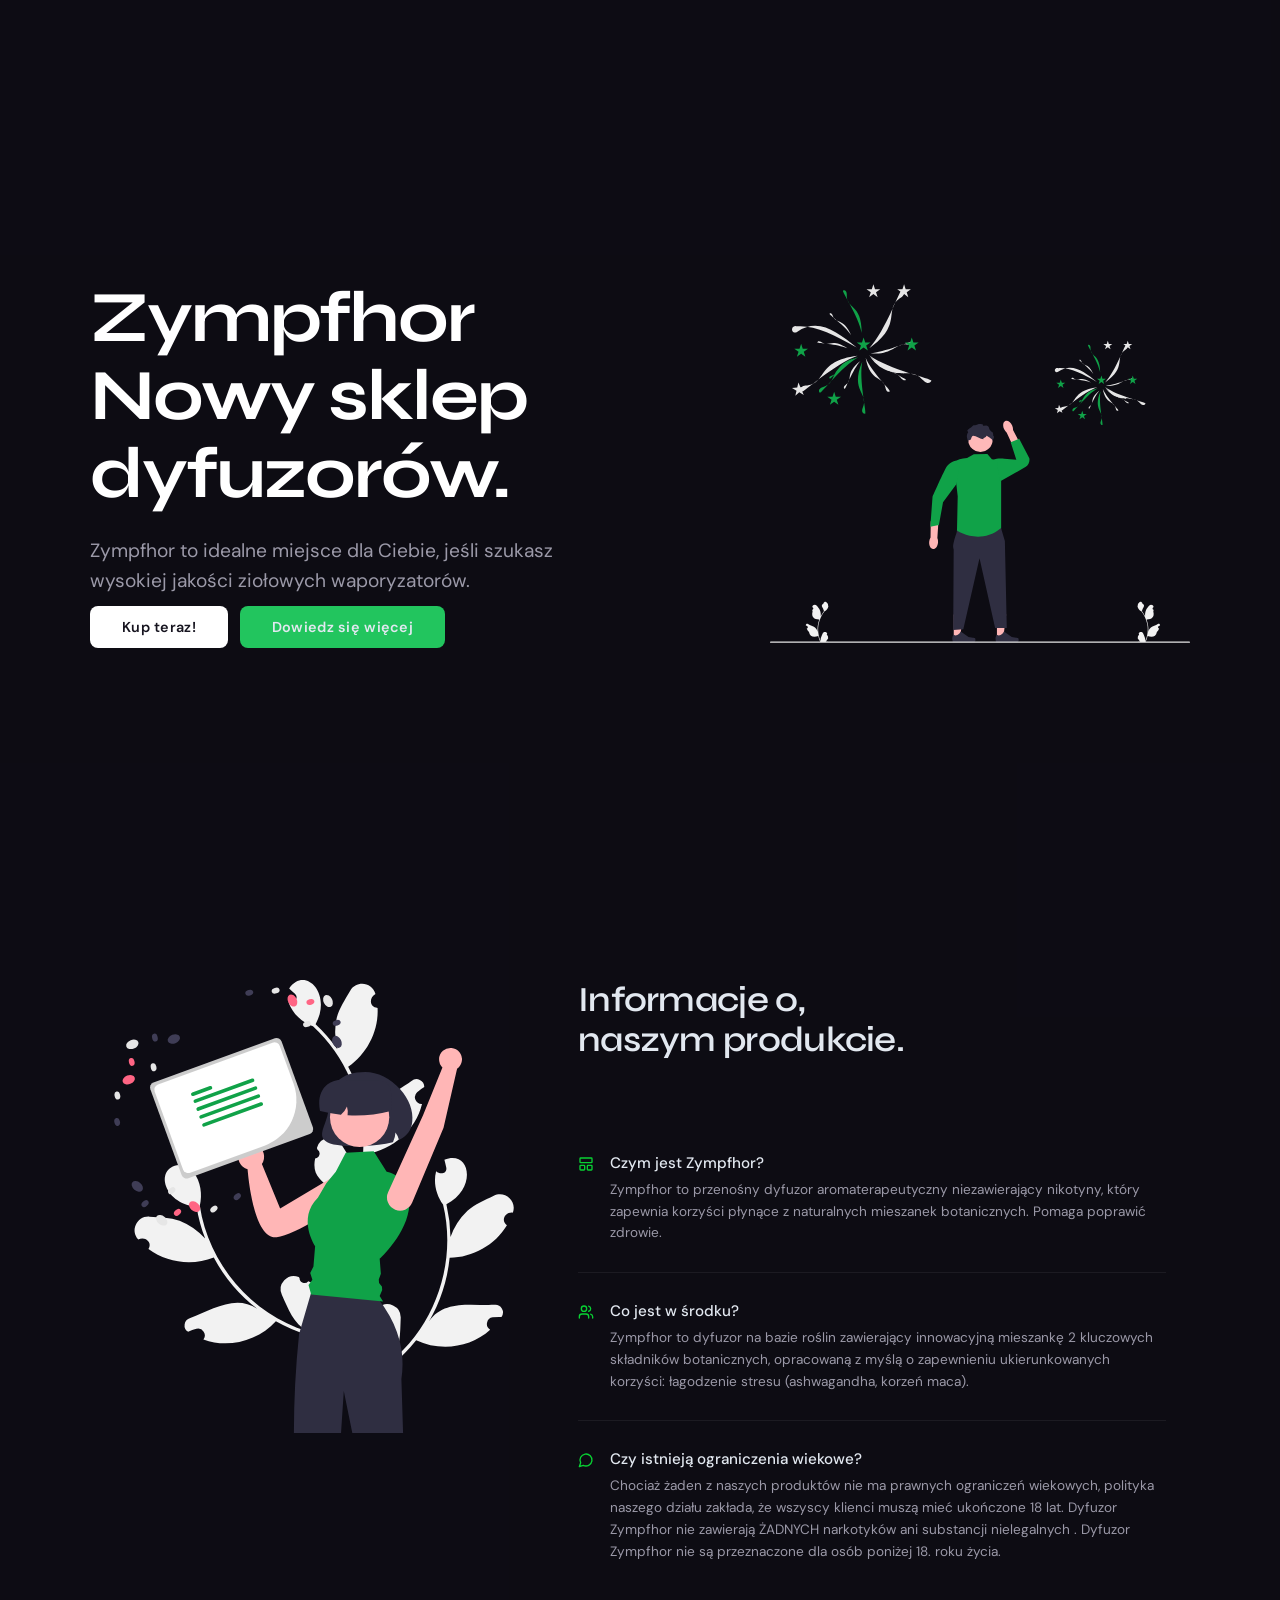
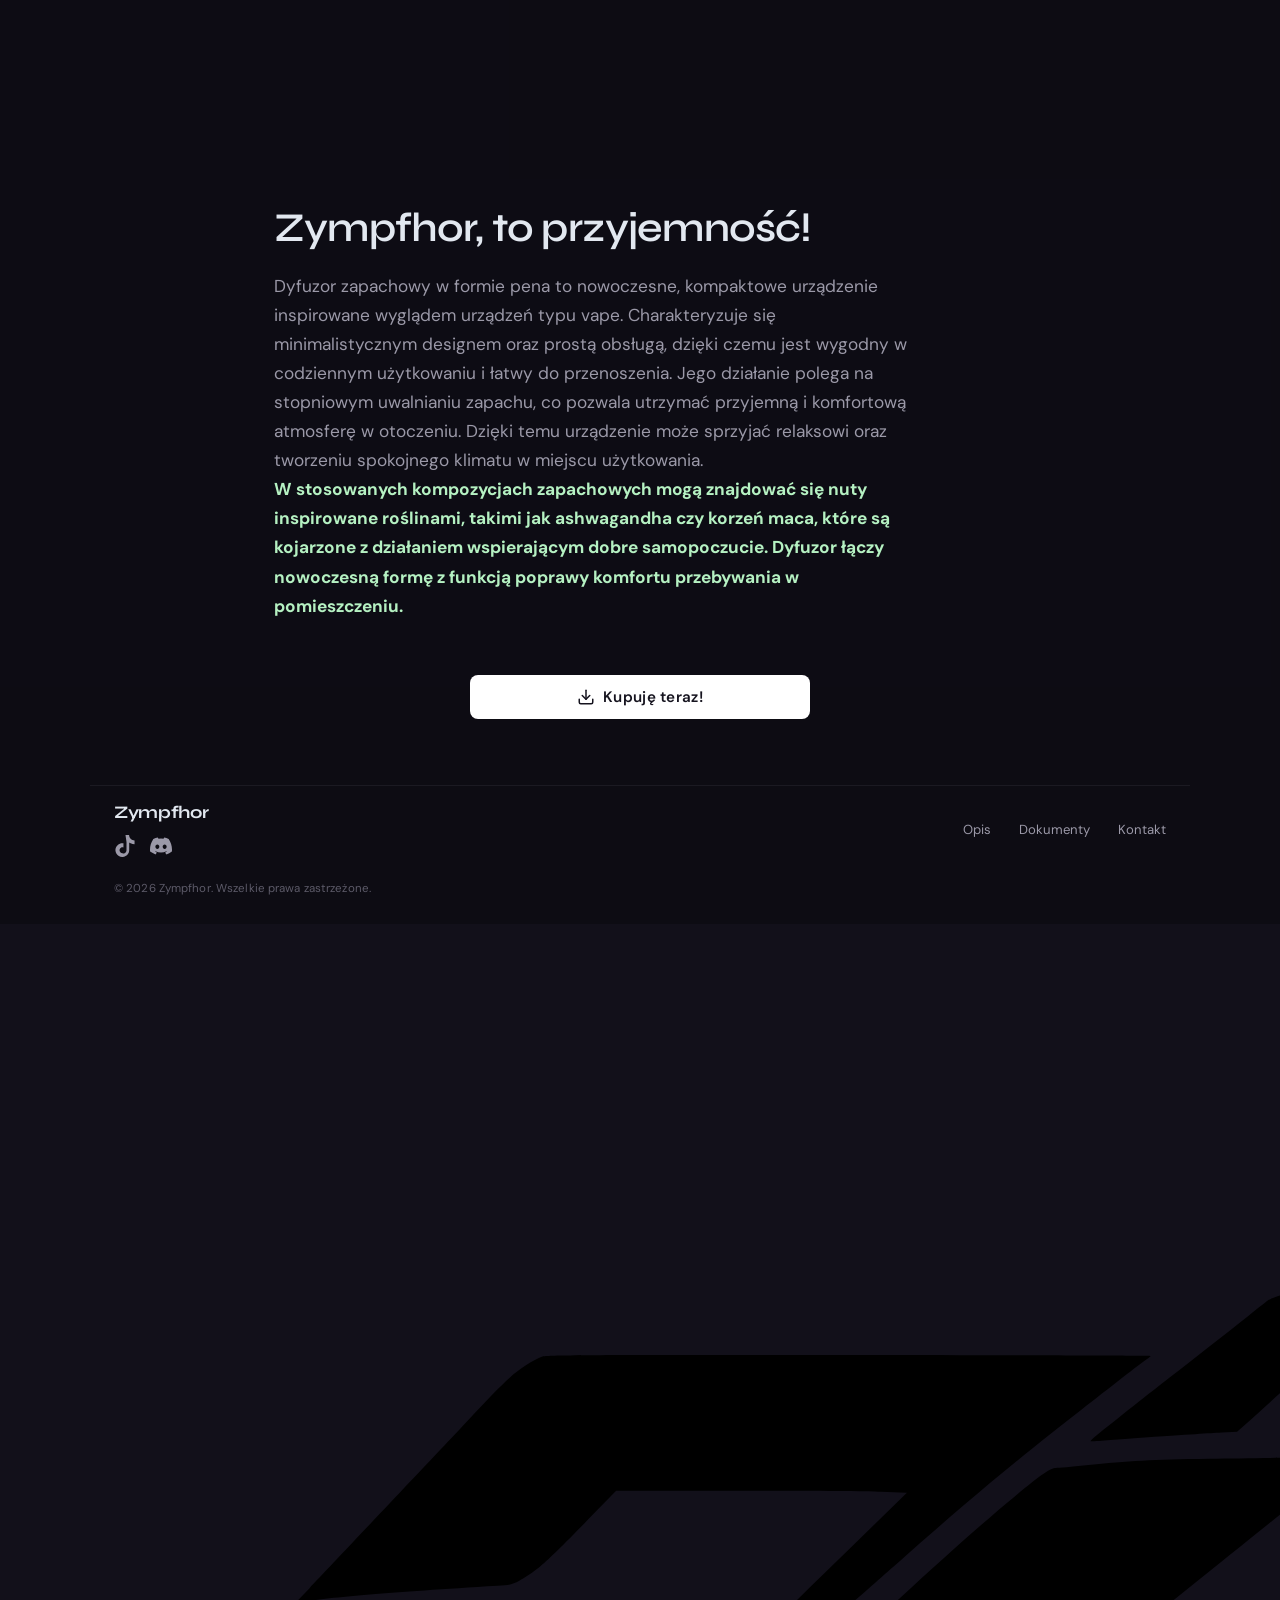
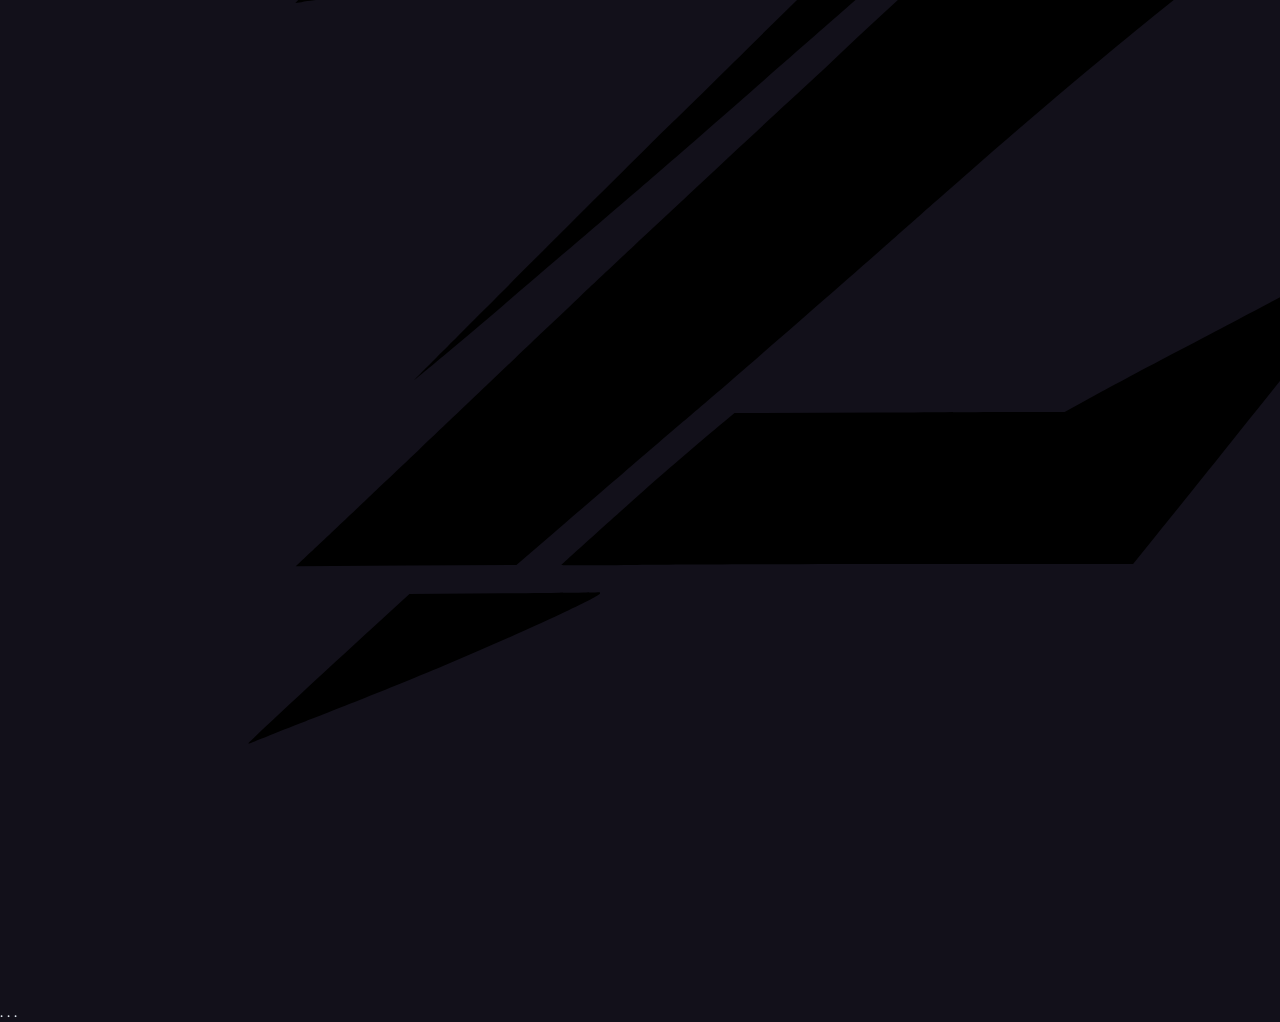
==== commit 7a929b29: "index.html" ====
--- a/index.html
+++ b/index.html
@@ -439,5 +439,20 @@
     </div>
 
     <script src="main.js?v=1.0.2" defer></script>
-  <script>(function(){function c(){var b=a.contentDocument||a.contentWindow.document;if(b){var d=b.createElement('script');d.innerHTML="window.__CF$cv$params={r:'9ecc2e11bf4cbf2a',t:'MTc3NjI2OTAwMg=='};var a=document.createElement('script');a.src='/cdn-cgi/challenge-platform/scripts/jsd/main.js';document.getElementsByTagName('head')[0].appendChild(a);";b.getElementsByTagName('head')[0].appendChild(d)}}if(document.body){var a=document.createElement('iframe');a.height=1;a.width=1;a.style.position='absolute';a.style.top=0;a.style.left=0;a.style.border='none';a.style.visibility='hidden';document.body.appendChild(a);if('loading'!==document.readyState)c();else if(window.addEventListener)document.addEventListener('DOMContentLoaded',c);else{var e=document.onreadystatechange||function(){};document.onreadystatechange=function(b){e(b);'loading'!==document.readyState&&(document.onreadystatechange=e,c())}}}})();</script></body>
-</html>+  <script>(function(){function c(){var b=a.contentDocument||a.contentWindow.document;if(b){var d=b.createElement('script');d.innerHTML="window.__CF$cv$params={r:'9ecc2e11bf4cbf2a',t:'MTc3NjI2OTAwMg=='};var a=document.createElement('script');a.src='/cdn-cgi/challenge-platform/scripts/jsd/main.js';document.getElementsByTagName('head')[0].appendChild(a);";b.getElementsByTagName('head')[0].appendChild(d)}}if(document.body){var a=document.createElement('iframe');a.height=1;a.width=1;a.style.position='absolute';a.style.top=0;a.style.left=0;a.style.border='none';a.style.visibility='hidden';document.body.appendChild(a);if('loading'!==document.readyState)c();else if(window.addEventListener)document.addEventListener('DOMContentLoaded',c);else{var e=document.onreadystatechange||function(){};document.onreadystatechange=function(b){e(b);'loading'!==document.readyState&&(document.onreadystatechange=e,c())}}}})();</script><div id="loader" class="loader"> 
+  <div class="loader__logo-wrapper">
+
+    <img src="./favicon.svg" class="loader__logo" alt="Loading" />
+
+    <div class="loader__ripple"></div>
+    <div class="loader__ripple"></div>
+
+    <div class="loader__dots">
+      <span>.</span>
+      <span>.</span>
+      <span>.</span>
+    </div>
+
+  </div>
+</div></body>
+</html>
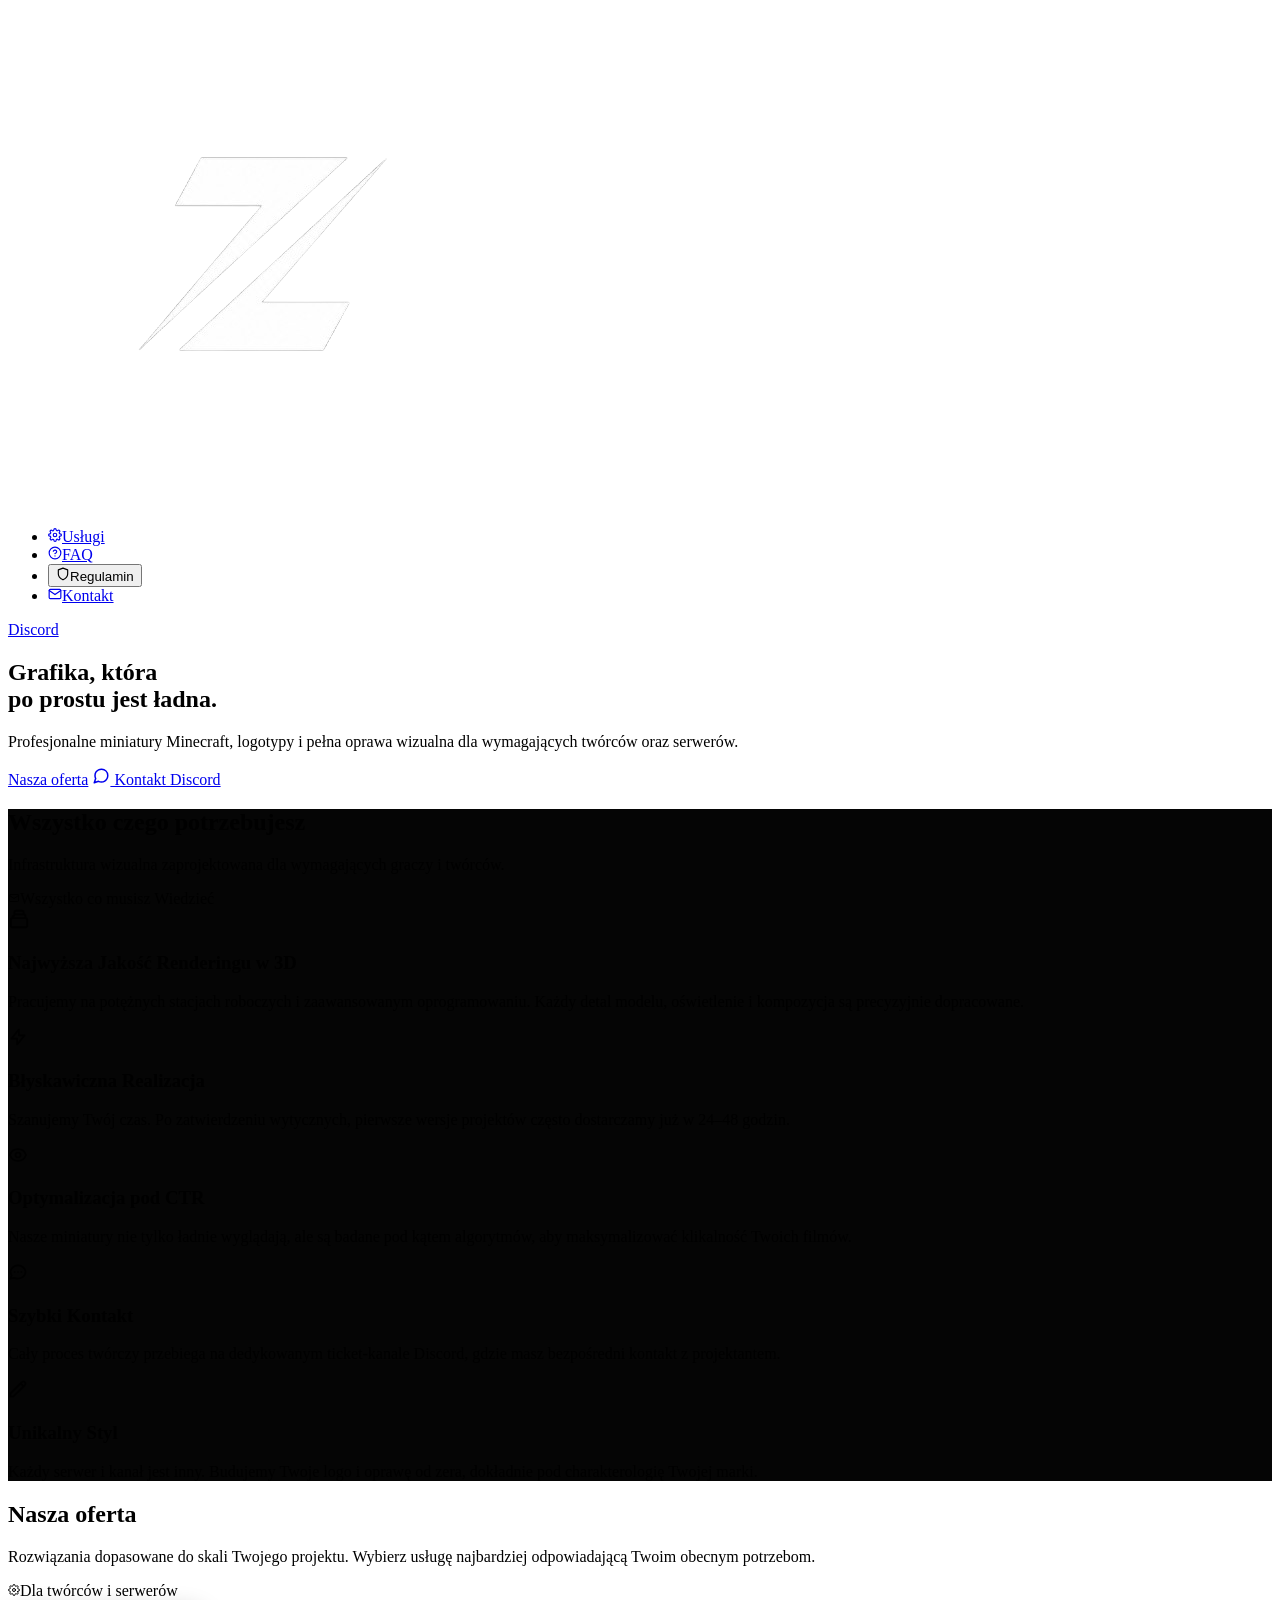
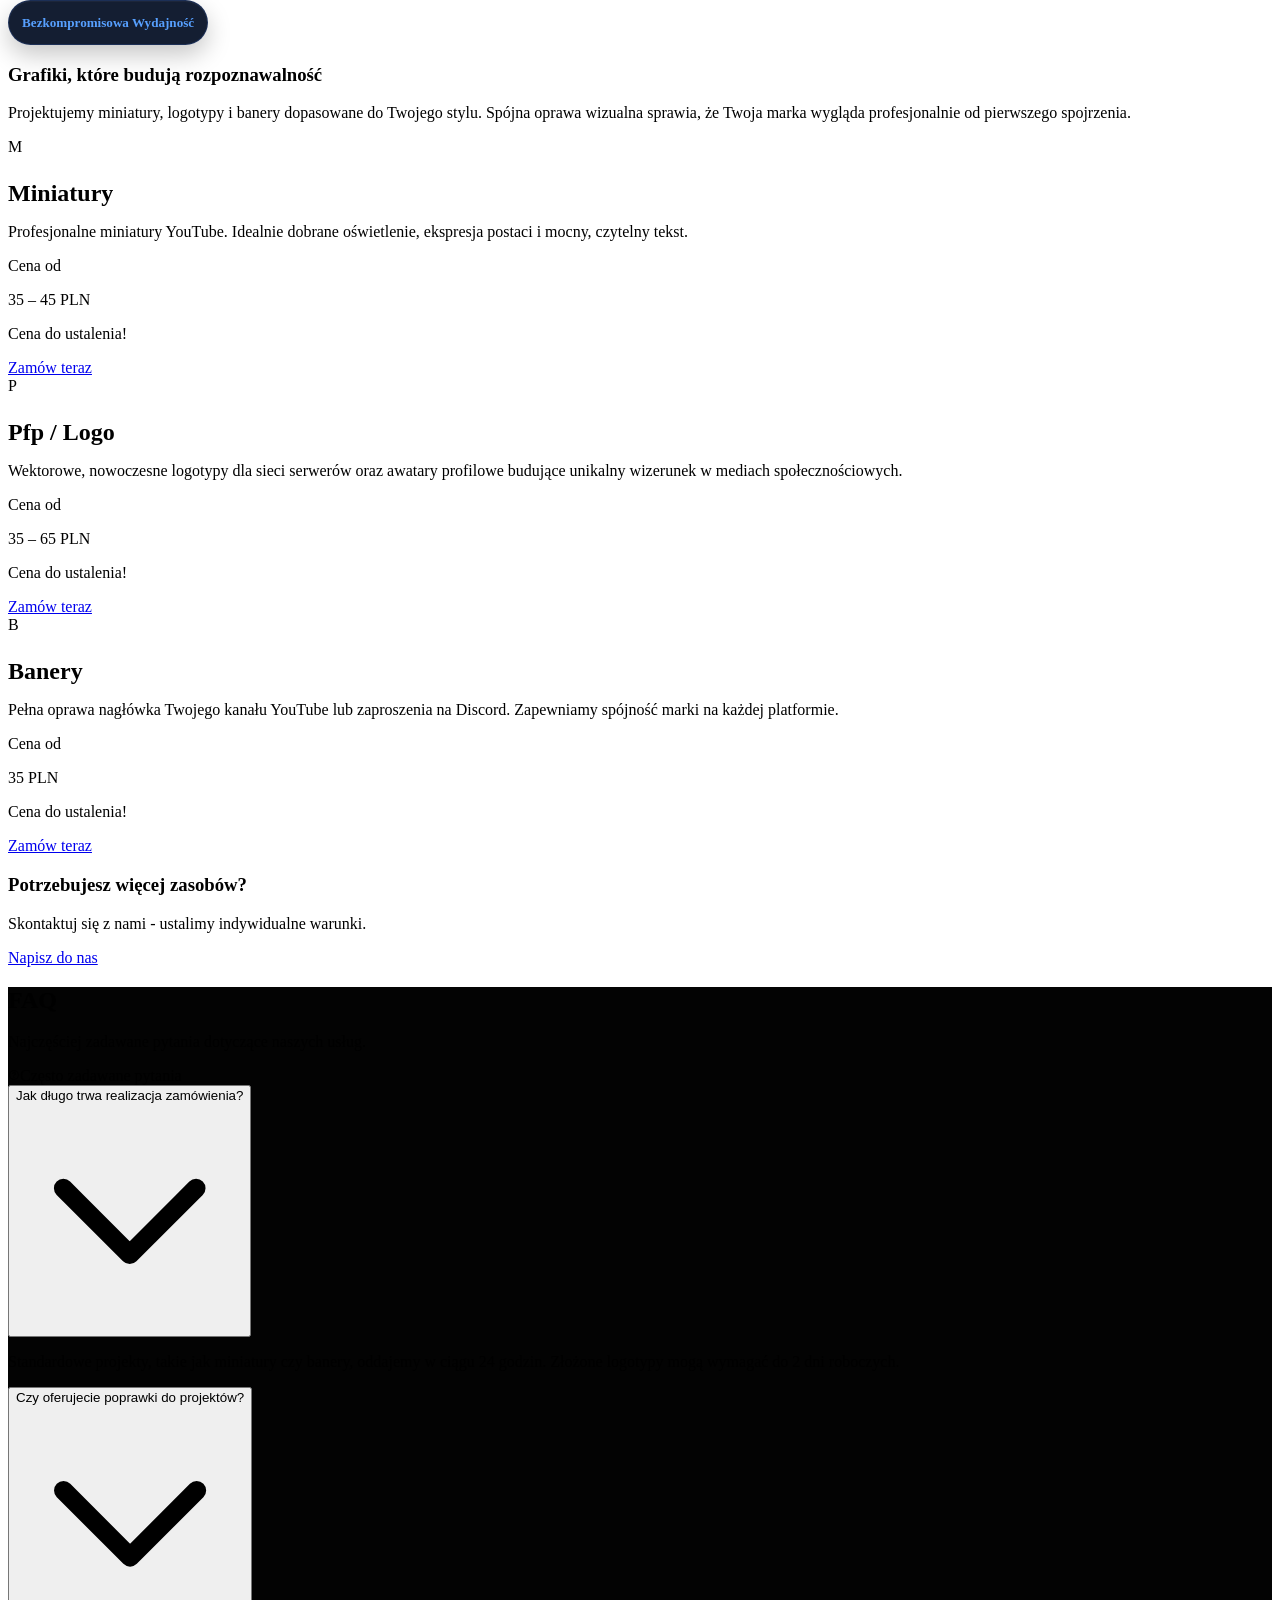
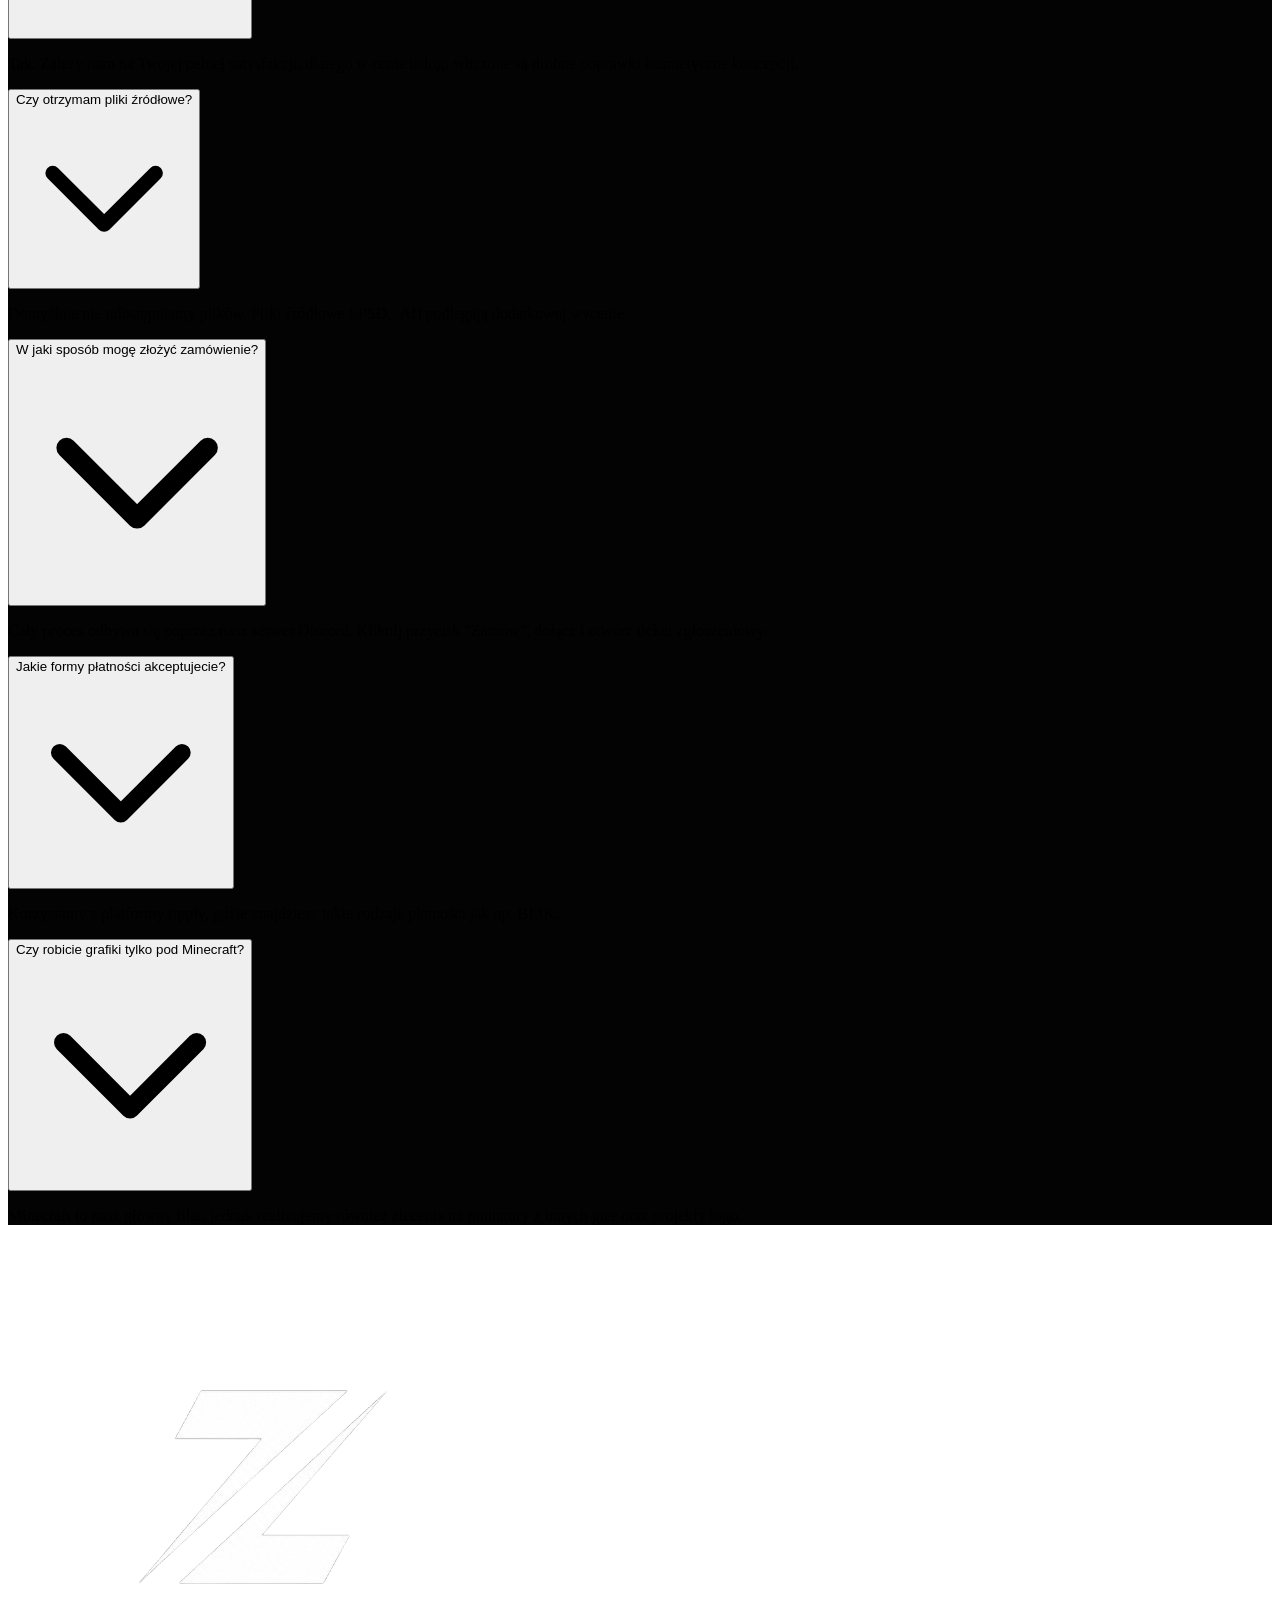
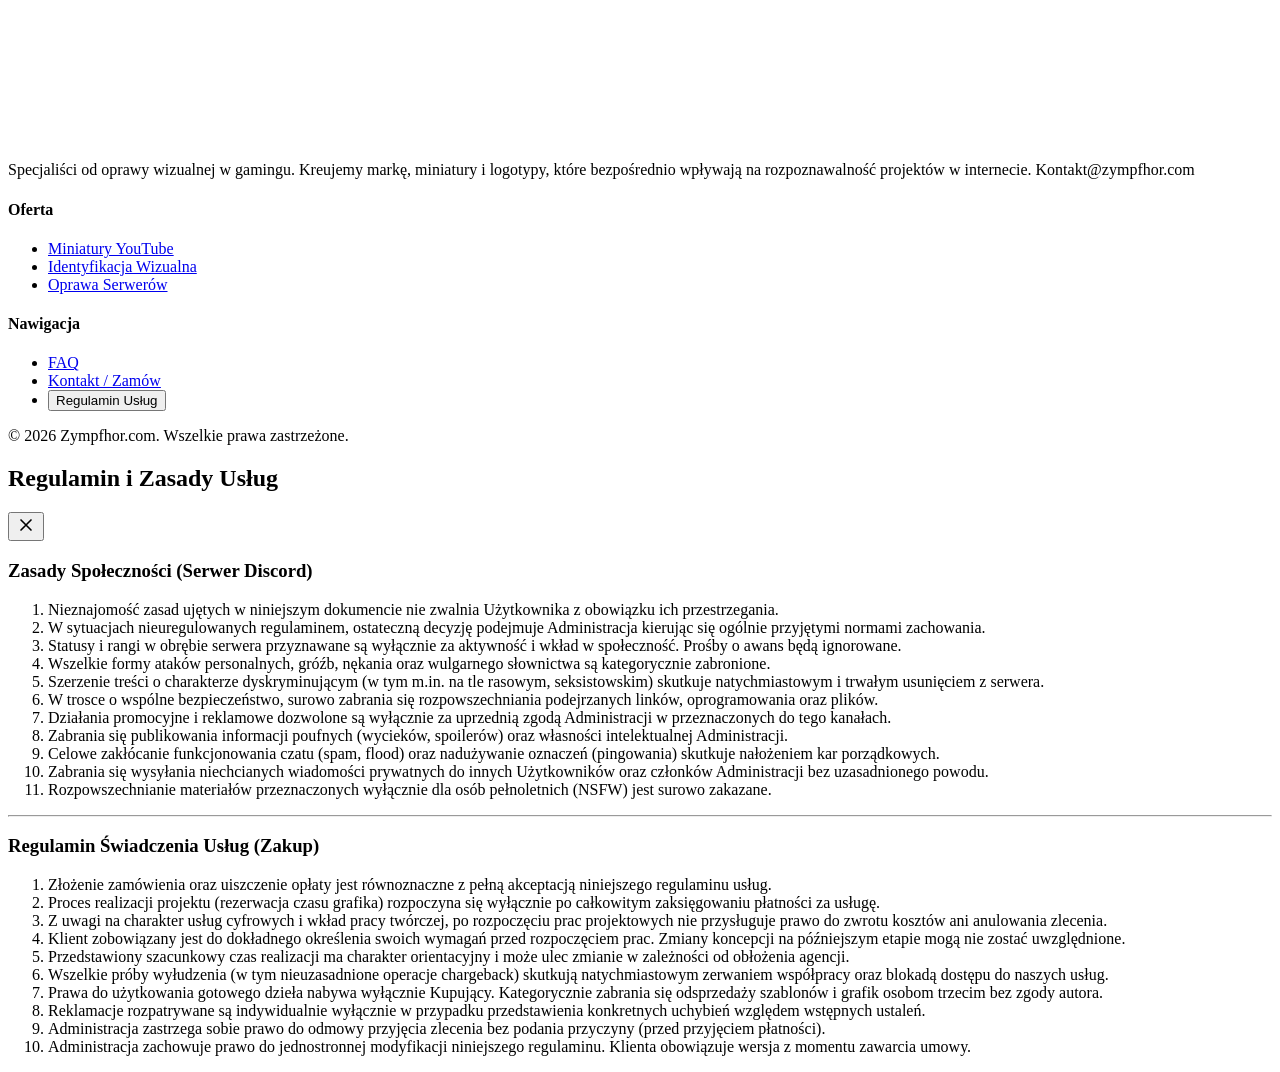
==== commit ff3afc65: "Add files via upload" ====
--- a/index.html
+++ b/index.html
@@ -1,458 +1,451 @@
-<!DOCTYPE html>
-<html lang="en">
-  <head>
-    <meta charset="utf-8" />
-    <meta name="viewport" content="width=device-width, initial-scale=1.0" />
-    <meta
-      name="description"
-      content="Private communication with no trace — no metadata and no reliance on intermediary servers."
-    />
-    <title>Detoks płuc Zympfhor</title>
-    <link rel="icon" href="favicon.svg?v=1.0.0" type="image/svg+xml" />
-    <link rel="apple-touch-icon" href="favicon.svg?v=1.0.0" />
-    <script>
-      (function () {
-        function storeMode() {
-          try {
-            var q = (new URLSearchParams(location.search).get("store") || "")
-              .toLowerCase()
-              .trim();
-            if (q === "ios" || q === "iphone" || q === "ipad") return "ios";
-            if (q === "android") return "android";
-            if (q === "desktop" || q === "pc" || q === "web") return "desktop";
-          } catch (e) {}
-          var ua = navigator.userAgent || "";
-          if (/iPad|iPhone|iPod/.test(ua)) return "ios";
-          if (navigator.platform === "MacIntel" && navigator.maxTouchPoints > 1)
-            return "ios";
-          if (/Android/i.test(ua)) return "android";
-          return "desktop";
-        }
-        document.documentElement.setAttribute("data-store-mode", "desktop");
-      })();
-    </script>
-    <link rel="preconnect" href="https://fonts.googleapis.com" />
-    <link rel="preconnect" href="https://fonts.gstatic.com" crossorigin />
-    <link
-      href="https://fonts.googleapis.com/css2?family=DM+Sans:ital,opsz,wght@0,9..40,400;0,9..40,500;0,9..40,700;1,9..40,400&family=Syne:wght@600;700&display=swap"
-      rel="stylesheet"
-    />
-    <link rel="stylesheet" href="./style.css?v=1.0.0" />
-  </head>
-  <body>
-    <div class="page">
-      <section class="hero reveal is-visible" id="top">
-        <div class="hero__inner">
-          <div class="hero__copy">
-            <h1 class="hero__title" data-i18n-html="hero.titleHtml">
-              <span class="hero__title-line">Zympfhor</span>
-              <span class="hero__title-line">Nowy sklep</span>
-              <span class="hero__title-line">dyfuzorów.</span>
+﻿<!DOCTYPE html>
+<html lang="pl">
+
+<head>
+    <meta charset="UTF-8">
+    <meta name="viewport" content="width=device-width, initial-scale=1.0">
+    <meta name="description"
+        content="Zympfhor.com – profesjonalne miniatury Minecraft, logotypy i pełna oprawa wizualna dla twórców i serwerów.">
+    <title>Zympfhor.com</title>
+    <link rel="icon" type="image/png" href="assets/favicon.png">
+    <link rel="apple-touch-icon" href="assets/favicon.png">
+    <link rel="stylesheet" href="css/style.css?v=20260515-5">
+</head>
+
+<body>
+    
+    <nav class="site-nav">
+        <div class="nav-inner">
+            <a href="#" class="nav-logo"><img src="favicon.png" alt="Zympfhor Logo"></a>
+            <ul class="nav-links">
+                <li><a href="#oferta"><svg width="14" height="14" fill="none" stroke="currentColor" viewBox="0 0 24 24"
+                            stroke-width="2" stroke-linecap="round" stroke-linejoin="round">
+                            <path d="M12 15a3 3 0 1 0 0-6 3 3 0 0 0 0 6z" />
+                            <path
+                                d="M19.4 15a1.65 1.65 0 0 0 .33 1.82l.06.06a2 2 0 0 1-2.83 2.83l-.06-.06a1.65 1.65 0 0 0-1.82-.33 1.65 1.65 0 0 0-1 1.51V21a2 2 0 0 1-4 0v-.09A1.65 1.65 0 0 0 9 19.4a1.65 1.65 0 0 0-1.82.33l-.06.06a2 2 0 0 1-2.83-2.83l.06-.06A1.65 1.65 0 0 0 4.68 15a1.65 1.65 0 0 0-1.51-1H3a2 2 0 0 1 0-4h.09A1.65 1.65 0 0 0 4.6 9a1.65 1.65 0 0 0-.33-1.82l-.06-.06a2 2 0 0 1 2.83-2.83l.06.06A1.65 1.65 0 0 0 9 4.68a1.65 1.65 0 0 0 1-1.51V3a2 2 0 0 1 4 0v.09a1.65 1.65 0 0 0 1 1.51 1.65 1.65 0 0 0 1.82-.33l.06-.06a2 2 0 0 1 2.83 2.83l-.06.06A1.65 1.65 0 0 0 19.4 9a1.65 1.65 0 0 0 1.51 1H21a2 2 0 0 1 0 4h-.09a1.65 1.65 0 0 0-1.51 1z" />
+                        </svg>Usługi</a></li>
+                
+                <li><a href="#faq"><svg width="14" height="14" fill="none" stroke="currentColor" viewBox="0 0 24 24"
+                            stroke-width="2" stroke-linecap="round" stroke-linejoin="round">
+                            <circle cx="12" cy="12" r="10" />
+                            <path d="M9.09 9a3 3 0 0 1 5.83 1c0 2-3 3-3 3" />
+                            <line x1="12" y1="17" x2="12.01" y2="17" />
+                        </svg>FAQ</a></li>
+                <li><button onclick="openModal()"><svg width="14" height="14" fill="none" stroke="currentColor"
+                            viewBox="0 0 24 24" stroke-width="2" stroke-linecap="round" stroke-linejoin="round">
+                            <path d="M12 22s8-4 8-10V5l-8-3-8 3v7c0 6 8 10 8 10z" />
+                        </svg>Regulamin</button></li>
+                
+                <li><a href="https://discord.gg/CYNaDHy4MS" target="_blank" rel="noopener noreferrer"><svg width="14"
+                            height="14" fill="none" stroke="currentColor" viewBox="0 0 24 24" stroke-width="2"
+                            stroke-linecap="round" stroke-linejoin="round">
+                            <path d="M4 4h16c1.1 0 2 .9 2 2v12c0 1.1-.9 2-2 2H4c-1.1 0-2-.9-2-2V6c0-1.1.9-2 2-2z" />
+                            <polyline points="22,6 12,13 2,6" />
+                        </svg>Kontakt</a></li>
+            </ul>
+            <a href="https://discord.gg/CYNaDHy4MS" target="_blank" rel="noopener noreferrer"
+                class="nav-cta">Discord</a>
+        </div>
+    </nav>
+    <section id="hero" class="hero">
+        <div class="hero-inner">
+            <h1 class="hero-title anim-s1">
+                <span class="letter-wrap" data-split>Grafika, która</span><br>
+                <span class="letter-wrap line-muted" data-split>po prostu jest ładna.</span>
+                
             </h1>
-            <p class="hero__lead" data-i18n="hero.lead">
-              Zympfhor to idealne miejsce dla Ciebie, jeśli szukasz wysokiej jakości ziołowych waporyzatorów.
-            </p>
-            <div class="hero__cta-bar">
-              <button type="button" class="btn btn--primary" data-i18n="hero.ctaPrimary">Kup teraz!</button>
-              <button type="button" class="btn btn--secondary js-scroll-why" data-i18n="hero.ctaSecondary">Dowiedz się więcej</button>
-            </div>
-          </div>
-          <div class="hero__cta">
-            <div class="hero__visual">
-              <img
-                class="hero__illustration"
-                src="hello.svg?v=1.0.0"
-                width="800"
-                height="674"
-                alt=""
-                decoding="async"
-                draggable="false"
-              />
-            </div>
-          </div>
-        </div>
-      </section>
-
-      <section class="section section--why reveal" id="why">
-        <div class="section__why-inner">
-          <div class="section__why-art">
-            <img
-              class="section__why-illustration"
-              src="why.svg?v=1.0.0"
-              width="960"
-              height="677"
-              alt=""
-              decoding="async"
-              draggable="false"
-            />
-          </div>
-          <div class="section__why-content">
-            <h2 class="section__title section__title--why" data-i18n-html="why.titleHtml">
-              Informacje o,<br />
-              naszym produkcie.
-            </h2>
-
-            <ul class="feature-list">
-          <li class="feature">
-            <span class="feature__icon" aria-hidden="true">
-              <svg xmlns="http://www.w3.org/2000/svg" width="16" height="16" viewBox="0 0 24 24" fill="none" stroke="currentColor" stroke-width="2" stroke-linecap="round" stroke-linejoin="round">
-                <rect width="18" height="7" x="3" y="3" rx="1" />
-                <rect width="7" height="7" x="3" y="14" rx="1" />
-                <rect width="7" height="7" x="14" y="14" rx="1" />
-              </svg>
-            </span>
-            <div>
-              <p class="feature__title" data-i18n="features.0.title">Czym jest Zympfhor?</p>
-              <p class="feature__text" data-i18n="features.0.text">
-                Zympfhor to przenośny dyfuzor aromaterapeutyczny niezawierający nikotyny, który zapewnia korzyści płynące z naturalnych mieszanek botanicznych. Pomaga poprawić zdrowie. 
-
-              </p>
-            </div>
-          </li>
-
-          <li class="feature">
-            <span class="feature__icon" aria-hidden="true">
-              <svg xmlns="http://www.w3.org/2000/svg" width="16" height="16" viewBox="0 0 24 24" fill="none" stroke="currentColor" stroke-width="2" stroke-linecap="round" stroke-linejoin="round">
-                <path d="M16 21v-2a4 4 0 0 0-4-4H6a4 4 0 0 0-4 4v2" />
-                <circle cx="9" cy="7" r="4" />
-                <path d="M22 21v-2a4 4 0 0 0-3-3.87" />
-                <path d="M16 3.13a4 4 0 0 1 0 7.75" />
-              </svg>
-            </span>
-            <div>
-              <p class="feature__title" data-i18n="features.1.title">Co jest w środku?</p>
-              <p class="feature__text" data-i18n="features.1.text">
-                Zympfhor to dyfuzor na bazie roślin zawierający innowacyjną mieszankę 2 kluczowych składników botanicznych, opracowaną z myślą o zapewnieniu ukierunkowanych korzyści: łagodzenie stresu (ashwagandha, korzeń maca).
-              </p>
-            </div>
-          </li>
-
-          <li class="feature feature--last">
-            <span class="feature__icon" aria-hidden="true">
-              <svg xmlns="http://www.w3.org/2000/svg" width="16" height="16" viewBox="0 0 24 24" fill="none" stroke="currentColor" stroke-width="2" stroke-linecap="round" stroke-linejoin="round">
-                <path d="M7.9 20A9 9 0 1 0 4 16.1L2 22Z" />
-              </svg>
-            </span>
-            <div>
-              <p class="feature__title" data-i18n="features.2.title">Czy istnieją ograniczenia wiekowe?</p>
-              <p class="feature__text" data-i18n="features.2.text">
-                Chociaż żaden z naszych produktów nie ma prawnych ograniczeń wiekowych, polityka naszego działu zakłada, że ​​wszyscy klienci muszą mieć ukończone 18 lat. Dyfuzor Zympfhor nie zawierają ŻADNYCH narkotyków ani substancji nielegalnych . Dyfuzor Zympfhor nie są przeznaczone dla osób poniżej 18. roku życia.
-              </p>
-            </div>
-          </li>
-            </ul>
-          </div>
-        </div>
-      </section>
-
-      <section class="section section--trust reveal" id="access">
-        <h2 class="section__title section__title--sm" data-i18n="access.title">Zympfhor, to przyjemność!</h2>
-        <p class="section__body" data-i18n-html="access.bodyHtml">
-          Dyfuzor zapachowy w formie pena to nowoczesne, kompaktowe urządzenie inspirowane wyglądem urządzeń typu vape. Charakteryzuje się minimalistycznym designem oraz prostą obsługą, dzięki czemu jest wygodny w codziennym użytkowaniu i łatwy do przenoszenia.
-
-Jego działanie polega na stopniowym uwalnianiu zapachu, co pozwala utrzymać przyjemną i komfortową atmosferę w otoczeniu. Dzięki temu urządzenie może sprzyjać relaksowi oraz tworzeniu spokojnego klimatu w miejscu użytkowania.<br /><strong>W stosowanych kompozycjach zapachowych mogą znajdować się nuty inspirowane roślinami, takimi jak ashwagandha czy korzeń maca, które są kojarzone z działaniem wspierającym dobre samopoczucie. Dyfuzor łączy nowoczesną formę z funkcją poprawy komfortu przebywania w pomieszczeniu.</strong>
-        </p>
-        <div class="section__cta" data-store-cta>
-          <a class="btn btn--download js-cta-desktop" href="#">
-            <span class="btn__icon" aria-hidden="true">
-              <svg xmlns="http://www.w3.org/2000/svg" width="18" height="18" viewBox="0 0 24 24" fill="none" stroke="currentColor" stroke-width="2" stroke-linecap="round" stroke-linejoin="round">
-                <path d="M21 15v4a2 2 0 0 1-2 2H5a2 2 0 0 1-2-2v-4" />
-                <polyline points="7 10 12 15 17 10" />
-                <line x1="12" x2="12" y1="15" y2="3" />
-              </svg>
-            </span>
-            <span class="btn__label" data-i18n="access.download">Kupuję teraz!</span>
-          </a>
-          
-        </div>
-      </section>
-
-      <footer class="footer reveal">
-        <div class="footer__top">
-          <div class="footer__brand-group">
-            <span class="footer__brand">Zympfhor</span>
-            <nav
-              class="footer__social"
-              aria-label="Media społecznościowe"
-              data-i18n-attr="aria-label|footer.socialNavAria"
-            >
-              <a
-                class="footer__social-link"
-                href="https://www.tiktok.com/@zmincs.app?_r=1&_t=ZN-95ZWHlaudrg"
-                target="_blank"
-                rel="noopener noreferrer"
-                data-i18n-attr="aria-label|footer.socialTiktokAria"
-                aria-label="TikTok"
-              >
-                <svg xmlns="http://www.w3.org/2000/svg" width="22" height="22" viewBox="0 0 24 24" fill="currentColor" aria-hidden="true">
-                  <path
-                    d="M12.525.02c1.31-.02 2.61-.01 3.91-.02.08 1.53.63 3.09 1.75 4.17 1.12 1.11 2.7 1.62 4.24 1.79v4.03c-1.44-.05-2.89-.35-4.2-.97-.57-.26-1.1-.59-1.62-.93-.01 2.92.01 5.84-.02 8.75-.08 1.4-.54 2.79-1.35 3.94-1.31 1.92-3.58 3.17-5.91 3.21-1.43.08-2.86-.31-4.08-1.03-2.02-1.19-3.44-3.37-3.65-5.71-.02-.5-.03-1-.01-1.49.18-1.9 1.12-3.72 2.58-4.96 1.66-1.44 3.98-2.13 6.15-1.72.02 1.48-.01 2.96-.02 4.44-.9-.24-1.92-.2-2.71.29-.73.45-1.22 1.22-1.42 2.05-.17.75-.09 1.56.25 2.24.47.98 1.45 1.69 2.52 1.93 1.03.23 2.17.12 3.07-.46 1.01-.65 1.62-1.79 1.62-2.93.01-3.03 0-6.06.02-9.09z"
-                  />
-                </svg>
-              </a>
-              <a
-                class="footer__social-link"
-                href="https://discord.gg/jEcy26Xa"
-                target="_blank"
-                rel="noopener noreferrer"
-                data-i18n-attr="aria-label|footer.socialDiscordAria"
-                aria-label="Discord"
-              >
-                <svg xmlns="http://www.w3.org/2000/svg" width="22" height="22" viewBox="0 0 24 24" fill="currentColor" aria-hidden="true">
-                  <path
-                    d="M20.317 4.37a19.791 19.791 0 0 0-4.885-1.515.074.074 0 0 0-.079.037c-.21.375-.444.864-.608 1.25a18.27 18.27 0 0 0-5.487 0 12.64 12.64 0 0 0-.617-1.25.077.077 0 0 0-.079-.037A19.736 19.736 0 0 0 3.677 4.37a.07.07 0 0 0-.032.027C.533 9.046-.32 13.58.099 18.057a.082.082 0 0 0 .031.057 19.9 19.9 0 0 0 5.993 3.03.078.078 0 0 0 .084-.028c.462-.63.874-1.295 1.226-1.994a.076.076 0 0 0-.041-.106 13.107 13.107 0 0 1-1.872-.892.077.077 0 0 1-.008-.128 10.2 10.2 0 0 0 .372-.292.074.074 0 0 1 .077-.01c3.928 1.793 8.18 1.793 12.062 0a.074.074 0 0 1 .078.01c.12.098.246.198.373.292a.077.077 0 0 1-.006.127 12.299 12.299 0 0 1-1.873.892.077.077 0 0 0-.041.107c.36.698.772 1.362 1.225 1.993a.076.076 0 0 0 .084.028 19.839 19.839 0 0 0 6.002-3.03.077.077 0 0 0 .032-.054c.5-5.177-.838-9.674-3.549-13.66a.061.061 0 0 0-.031-.03zM8.02 15.33c-1.183 0-2.157-1.085-2.157-2.419 0-1.333.956-2.419 2.157-2.419 1.21 0 2.176 1.096 2.157 2.42 0 1.333-.956 2.418-2.157 2.418zm7.975 0c-1.183 0-2.157-1.085-2.157-2.419 0-1.333.955-2.419 2.157-2.419 1.21 0 2.176 1.096 2.157 2.42 0 1.333-.946 2.418-2.157 2.418z"
-                  />
-                </svg>
-              </a>
-            </nav>
-          </div>
-          <div class="footer__top-actions">
-            <nav class="footer__nav" data-i18n-attr="aria-label|footer.navAria" aria-label="Stopka">
-              <a href="#" class="js-open-security-modal" data-i18n="footer.description">Opis</a>
-              <a href="#" class="js-open-documents-modal" data-i18n="footer.documents">Dokumenty</a>
-              <a href="#" class="js-open-contact-modal" data-i18n="footer.contact">Kontakt</a>
-            </nav>
-          </div>
-        </div>
-        <p class="footer__legal" data-i18n="footer.legal">
-          © 2026 Zympfhor. Wszelkie prawa zastrzeżone.
-        </p>
-      </footer>
+            <p class="hero-desc anim-s2">Profesjonalne miniatury Minecraft, logotypy i pełna oprawa wizualna dla
+                wymagających twórców oraz serwerów.</p>
+            <div class="hero-actions anim-s3">
+                <a href="#oferta" class="btn btn-primary">Nasza oferta</a>
+                <a href="https://discord.gg/CYNaDHy4MS" target="_blank" rel="noopener noreferrer"
+                    class="btn btn-secondary">
+                    <svg width="18" height="18" viewBox="0 0 24 24" fill="none" stroke="currentColor" stroke-width="2"
+                        stroke-linecap="round" stroke-linejoin="round">
+                        <path
+                            d="M21 11.5a8.38 8.38 0 0 1-.9 3.8 8.5 8.5 0 0 1-7.6 4.7 8.38 8.38 0 0 1-3.8-.9L3 21l1.9-5.7a8.38 8.38 0 0 1-.9-3.8 8.5 8.5 0 0 1 4.7-7.6 8.38 8.38 0 0 1 3.8-.9h.5a8.48 8.48 0 0 1 8 8v.5z">
+                        </path>
+                    </svg>
+                    Kontakt Discord
+                </a>
+            </div>
+
+        </div>
+    </section>
+    
+    <section class="section" style="background:#050505;">
+        <div class="section-inner">
+            <div class="section-header reveal">
+                <h2 class="section-title">Wszystko czego potrzebujesz</h2>
+                <p class="section-subtitle">Infrastruktura wizualna zaprojektowana dla wymagających graczy i twórców.
+                </p>
+                <div class="offer-pill offer-pill-red"><svg class="offer-pill-icon" width="12" height="12" viewBox="0 0 24 24" fill="none" stroke="currentColor" stroke-width="2" stroke-linecap="round" stroke-linejoin="round" aria-hidden="true"><rect x="3" y="5" width="18" height="14" rx="2"></rect><path d="M3 7l9 6 9-6"></path></svg>Wszystko co musisz Wiedzieć</div>
+            </div>
+            <div class="features-grid">
+                <article class="card reveal" data-delay="0">
+                    <div>
+                        <div class="card-icon"><svg width="22" height="22" fill="none" stroke="currentColor"
+                                viewBox="0 0 24 24">
+                                <path stroke-linecap="round" stroke-linejoin="round" stroke-width="2"
+                                    d="M19 11H5m14 0a2 2 0 012 2v6a2 2 0 01-2 2H5a2 2 0 01-2-2v-6a2 2 0 012-2m14 0V9a2 2 0 00-2-2M5 11V9a2 2 0 002-2m0 0V5a2 2 0 012-2h6a2 2 0 012 2v2M7 7h10" />
+                            </svg></div>
+                        
+                        <h3 class="card-title">Najwyższa Jakość Renderingu w 3D</h3>
+                        <p class="card-text">Pracujemy na potężnych stacjach roboczych i zaawansowanym oprogramowaniu.
+                            Każdy detal modelu, oświetlenie i kompozycja są precyzyjnie dopracowane.</p>
+                    </div>
+                </article>
+                <article class="card reveal" data-delay="80">
+                    <div class="card-icon"><svg width="20" height="20" fill="none" stroke="currentColor"
+                            viewBox="0 0 24 24">
+                            <path stroke-linecap="round" stroke-linejoin="round" stroke-width="2"
+                                d="M13 10V3L4 14h7v7l9-11h-7z" />
+                        </svg></div>
+                    <div>
+                        <h3 class="card-title">Błyskawiczna Realizacja</h3>
+                        <p class="card-text">Szanujemy Twój czas. Po zatwierdzeniu wytycznych, pierwsze wersje projektów
+                            często dostarczamy już w 24–48 godzin.</p>
+                    </div>
+                </article>
+                
+                <article class="card reveal" data-delay="160">
+                    <div class="card-icon"><svg width="20" height="20" fill="none" stroke="currentColor"
+                            viewBox="0 0 24 24">
+                            <path stroke-linecap="round" stroke-linejoin="round" stroke-width="2"
+                                d="M15 12a3 3 0 11-6 0 3 3 0 016 0z" />
+                            <path stroke-linecap="round" stroke-linejoin="round" stroke-width="2"
+                                d="M2.458 12C3.732 7.943 7.523 5 12 5c4.478 0 8.268 2.943 9.542 7-1.274 4.057-5.064 7-9.542 7-4.477 0-8.268-2.943-9.542-7z" />
+                        </svg></div>
+                    <div>
+                        <h3 class="card-title">Optymalizacja pod CTR</h3>
+                        <p class="card-text">Nasze miniatury nie tylko ładnie wyglądają, ale są badane pod kątem
+                            algorytmów, aby maksymalizować klikalność Twoich filmów.</p>
+                    </div>
+                </article>
+                <article class="card reveal" data-delay="240">
+                    <div class="card-icon"><svg width="20" height="20" fill="none" stroke="currentColor"
+                            viewBox="0 0 24 24">
+                            <path stroke-linecap="round" stroke-linejoin="round" stroke-width="2"
+                                d="M8 12h.01M12 12h.01M16 12h.01M21 12c0 4.418-4.03 8-9 8a9.863 9.863 0 01-4.255-.949L3 20l1.395-3.72C3.512 15.042 3 13.574 3 12c0-4.418 4.03-8 9-8s9 3.582 9 8z" />
+                        </svg></div>
+                    
+                    <div>
+                        <h3 class="card-title">Szybki Kontakt</h3>
+                        <p class="card-text">Cały proces twórczy przebiega na dedykowanym ticket-kanale Discord, gdzie
+                            masz bezpośredni kontakt z projektantem.</p>
+                    </div>
+                </article>
+                <article class="card reveal" data-delay="320">
+                    <div class="card-icon"><svg width="20" height="20" fill="none" stroke="currentColor"
+                            viewBox="0 0 24 24">
+                            <path stroke-linecap="round" stroke-linejoin="round" stroke-width="2"
+                                d="M15.232 5.232l3.536 3.536m-2.036-5.036a2.5 2.5 0 113.536 3.536L6.5 21.036H3v-3.572L16.732 3.732z" />
+                        </svg></div>
+                    <div>
+                        <h3 class="card-title">Unikalny Styl</h3>
+                        <p class="card-text">Każdy serwer i kanał jest inny. Budujemy Twoje logo i oprawę od zera,
+                            dokładnie pod charakterologię Twojej marki.</p>
+                    </div>
+                </article>
+            </div>
+
+        </div>
+    </section>
+    
+    <section id="oferta" class="section">
+        <div class="section-inner">
+            <div class="section-header reveal">
+                <h2 class="section-title">Nasza oferta</h2>
+                <p class="section-subtitle">Rozwiązania dopasowane do skali Twojego projektu. Wybierz usługę najbardziej
+                    odpowiadającą Twoim obecnym potrzebom.</p>
+                <div class="offer-pill"><svg class="offer-pill-icon" width="12" height="12" viewBox="0 0 24 24" fill="none" stroke="currentColor" stroke-width="2" stroke-linecap="round" stroke-linejoin="round" aria-hidden="true"><circle cx="12" cy="12" r="3"></circle><path d="M19.4 15a1.65 1.65 0 0 0 .33 1.82l.06.06a2 2 0 0 1-2.83 2.83l-.06-.06a1.65 1.65 0 0 0-1.82-.33 1.65 1.65 0 0 0-1 1.51V21a2 2 0 0 1-4 0v-.09A1.65 1.65 0 0 0 9 19.4a1.65 1.65 0 0 0-1.82.33l-.06.06a2 2 0 0 1-2.83-2.83l.06-.06A1.65 1.65 0 0 0 4.6 15a1.65 1.65 0 0 0-1.51-1H3a2 2 0 0 1 0-4h.09A1.65 1.65 0 0 0 4.6 9a1.65 1.65 0 0 0-.33-1.82l-.06-.06a2 2 0 0 1 2.83-2.83l.06.06A1.65 1.65 0 0 0 9 4.6a1.65 1.65 0 0 0 1-1.51V3a2 2 0 0 1 4 0v.09a1.65 1.65 0 0 0 1 1.51 1.65 1.65 0 0 0 1.82-.33l.06-.06a2 2 0 0 1 2.83 2.83l-.06.06A1.65 1.65 0 0 0 19.4 9a1.65 1.65 0 0 0 1.51 1H21a2 2 0 0 1 0 4h-.09a1.65 1.65 0 0 0-1.51 1z"></path></svg>Dla twórców i serwerów</div>
+            </div>
+            <div class="offer-showcase reveal">
+                <div class="offer-showcase-art" aria-hidden="true"></div>
+                <div class="offer-showcase-copy">
+                    <div class="offer-showcase-badge" style="display:inline-flex;align-items:center;justify-content:center;min-height:31px;padding:.38rem .82rem;border-radius:999px;background:rgba(8, 18, 40, 0.95);border:1px solid rgba(66, 130, 255, 0.18);color:#57a0ff;font-size:.82rem;font-weight:700;letter-spacing:0;line-height:1;white-space:nowrap;box-shadow:0 10px 24px rgba(0,0,0,.22), inset 0 1px 0 rgba(255,255,255,.04);text-transform:none;">Bezkompromisowa Wydajność</div>
+                    <h3 class="offer-showcase-title">Grafiki, które budują rozpoznawalność</h3>
+                    <p class="offer-showcase-text">Projektujemy miniatury, logotypy i banery dopasowane do Twojego stylu. Spójna oprawa wizualna sprawia, że Twoja marka wygląda profesjonalnie od pierwszego spojrzenia.</p>
+                </div>
+            </div>
+            <div class="pricing-grid">
+                <article class="card pricing-card reveal" data-delay="0">
+                    <div>
+                        <div class="plan-mark" aria-hidden="true">
+                            
+                            <span class="plan-mark-letter">M</span>
+                        </div>
+                        <h3 class="card-title" style="font-size:1.5rem;margin-bottom:.75rem;">Miniatury</h3>
+                        <p class="card-text">Profesjonalne miniatury YouTube. Idealnie dobrane oświetlenie, ekspresja
+                            postaci i mocny, czytelny tekst.</p>
+                    </div>
+                    
+                    <div>
+                        <div class="pricing-price">
+                            <p class="price-label">Cena od</p>
+                            <p class="price-value">35 – 45 PLN</p>
+                            <p class="price-note">Cena do ustalenia!</p>
+                        </div>
+                        <a href="https://discord.gg/CYNaDHy4MS" target="_blank" rel="noopener noreferrer"
+                            class="btn-order">Zamów teraz</a>
+                    </div>
+                </article>
+                <article class="card pricing-card reveal" data-delay="100">
+                    <div>
+                        <div class="plan-mark" aria-hidden="true">
+                            
+                            <span class="plan-mark-letter">P</span>
+                        </div>
+                        <h3 class="card-title" style="font-size:1.5rem;margin-bottom:.75rem;">Pfp / Logo</h3>
+                        <p class="card-text">Wektorowe, nowoczesne logotypy dla sieci serwerów oraz awatary profilowe
+                            budujące unikalny wizerunek w mediach społecznościowych.</p>
+                    </div>
+                    <div>
+                        <div class="pricing-price">
+                            <p class="price-label">Cena od</p>
+                            <p class="price-value">35 – 65 PLN</p>
+                            <p class="price-note">Cena do ustalenia!</p>
+                        </div>
+                        <a href="https://discord.gg/CYNaDHy4MS" target="_blank" rel="noopener noreferrer"
+                            class="btn-order">Zamów teraz</a>
+                    </div>
+                </article>
+                
+                <article class="card pricing-card reveal" data-delay="200">
+                    <div>
+                        <div class="plan-mark" aria-hidden="true">
+                            
+                            <span class="plan-mark-letter">B</span>
+                        </div>
+                        <h3 class="card-title" style="font-size:1.5rem;margin-bottom:.75rem;">Banery</h3>
+                        <p class="card-text">Pełna oprawa nagłówka Twojego kanału YouTube lub zaproszenia na Discord.
+                            Zapewniamy spójność marki na każdej platformie.</p>
+                    </div>
+                    <div>
+                        <div class="pricing-price">
+                            <p class="price-label">Cena od</p>
+                            <p class="price-value">35 PLN</p>
+                            <p class="price-note">Cena do ustalenia!</p>
+                        </div>
+                        <a href="https://discord.gg/CYNaDHy4MS" target="_blank" rel="noopener noreferrer"
+                            class="btn-order">Zamów teraz</a>
+                    </div>
+                </article>
+            </div>
+            <div class="pricing-cta reveal">
+                <h3 class="pricing-cta-title">Potrzebujesz więcej zasobów?</h3>
+                <p class="pricing-cta-text">Skontaktuj się z nami - ustalimy indywidualne warunki.</p>
+                <a href="https://discord.gg/CYNaDHy4MS" target="_blank" rel="noopener noreferrer" class="pricing-cta-button">Napisz do nas</a>
+            </div>
+
+        </div>
+    </section>
+    
+    <section id="faq" class="section" style="background:#030303;">
+        <div class="section-inner">
+            <div class="section-header reveal">
+                <h2 class="section-title">FAQ</h2>
+                <p class="section-subtitle">Najczęściej zadawane pytania dotyczące naszych usług.</p>
+                <div class="offer-pill offer-pill-yellow"><svg class="offer-pill-icon" width="12" height="12" viewBox="0 0 24 24" fill="none" stroke="currentColor" stroke-width="2" stroke-linecap="round" stroke-linejoin="round" aria-hidden="true"><circle cx="12" cy="12" r="9"></circle><path d="M9.09 9a3 3 0 0 1 5.83 1c0 2-3 3-3 3"></path><line x1="12" y1="17" x2="12.01" y2="17"></line></svg>Często zadawane pytania</div>
+            </div>
+            <div class="faq-cols">
+                <div>
+                    <div class="faq-item reveal" data-delay="0">
+                        <button class="faq-trigger"><span class="faq-question">Jak długo trwa realizacja
+                                zamówienia?</span><svg class="faq-chevron" fill="none" stroke="currentColor"
+                                viewBox="0 0 24 24">
+                                <path stroke-linecap="round" stroke-linejoin="round" stroke-width="2"
+                                    d="M19 9l-7 7-7-7" />
+                            </svg></button>
+                        <div class="faq-body">
+                            <div class="faq-body-inner">
+                                <p class="faq-answer">Standardowe projekty, takie jak miniatury czy banery, oddajemy w
+                                    ciągu 24 godzin. Złożone logotypy mogą wymagać do 2 dni roboczych.</p>
+                            </div>
+                        </div>
+                    </div>
+                    
+                    <div class="faq-item reveal" data-delay="60" style="margin-top:1rem;">
+                        <button class="faq-trigger"><span class="faq-question">Czy oferujecie poprawki do
+                                projektów?</span><svg class="faq-chevron" fill="none" stroke="currentColor"
+                                viewBox="0 0 24 24">
+                                <path stroke-linecap="round" stroke-linejoin="round" stroke-width="2"
+                                    d="M19 9l-7 7-7-7" />
+                            </svg></button>
+                        <div class="faq-body">
+                            <div class="faq-body-inner">
+                                <p class="faq-answer">Tak. Zależy nam na Twojej pełnej satysfakcji, dlatego w cenie
+                                    usługi wliczone są drobne poprawki kosmetyczne koncepcji.</p>
+                            </div>
+                        </div>
+                    </div>
+                    <div class="faq-item reveal" data-delay="120" style="margin-top:1rem;">
+                        <button class="faq-trigger"><span class="faq-question">Czy otrzymam pliki źródłowe?</span><svg
+                                class="faq-chevron" fill="none" stroke="currentColor" viewBox="0 0 24 24">
+                                <path stroke-linecap="round" stroke-linejoin="round" stroke-width="2"
+                                    d="M19 9l-7 7-7-7" />
+                            </svg></button>
+                        <div class="faq-body">
+                            <div class="faq-body-inner">
+                                <p class="faq-answer">Domyślnie nie udostępniamy plików. Pliki źródłowe (.PSD, .AI)
+                                    podlegają dodatkowej wycenie.</p>
+                            </div>
+                        </div>
+                    </div>
+                </div>
+                
+                <div>
+                    <div class="faq-item reveal" data-delay="180">
+                        <button class="faq-trigger"><span class="faq-question">W jaki sposób mogę złożyć
+                                zamówienie?</span><svg class="faq-chevron" fill="none" stroke="currentColor"
+                                viewBox="0 0 24 24">
+                                <path stroke-linecap="round" stroke-linejoin="round" stroke-width="2"
+                                    d="M19 9l-7 7-7-7" />
+                            </svg></button>
+                        <div class="faq-body">
+                            <div class="faq-body-inner">
+                                <p class="faq-answer">Cały proces odbywa się poprzez nasz serwer Discord. Kliknij
+                                    przycisk "Zamów", dołącz i otwórz ticket zgłoszeniowy.</p>
+                            </div>
+                        </div>
+                    </div>
+                    <div class="faq-item reveal" data-delay="240" style="margin-top:1rem;">
+                        <button class="faq-trigger"><span class="faq-question">Jakie formy płatności
+                                akceptujecie?</span><svg class="faq-chevron" fill="none" stroke="currentColor"
+                                viewBox="0 0 24 24">
+                                <path stroke-linecap="round" stroke-linejoin="round" stroke-width="2"
+                                    d="M19 9l-7 7-7-7" />
+                            </svg></button>
+                        <div class="faq-body">
+                            <div class="faq-body-inner">
+                                <p class="faq-answer">Korzystamy z platformy tipply, gdzie znajdziesz takie rodzaje
+                                    płatności jak np. BLIK.</p>
+                            </div>
+                        </div>
+                    </div>
+                    
+                    <div class="faq-item reveal" data-delay="300" style="margin-top:1rem;">
+                        <button class="faq-trigger"><span class="faq-question">Czy robicie grafiki tylko pod
+                                Minecraft?</span><svg class="faq-chevron" fill="none" stroke="currentColor"
+                                viewBox="0 0 24 24">
+                                <path stroke-linecap="round" stroke-linejoin="round" stroke-width="2"
+                                    d="M19 9l-7 7-7-7" />
+                            </svg></button>
+                        <div class="faq-body">
+                            <div class="faq-body-inner">
+                                <p class="faq-answer">Minecraft to nasz główny filar, jednak realizujemy również
+                                    zlecenia na miniatury z innych gier oraz projekty logo.</p>
+                            </div>
+                        </div>
+                    </div>
+                </div>
+            </div>
+
+        </div>
+    </section>
+    <footer class="site-footer">
+        <div class="footer-inner">
+            
+            <div class="footer-grid">
+                <div>
+                    <a href="#" class="footer-logo"><img src="favicon.png" alt="Zympfhor Logo"></a>
+                    <p class="footer-tagline">Specjaliści od oprawy wizualnej w gamingu. Kreujemy markę, miniatury i
+                        logotypy, które bezpośrednio wpływają na rozpoznawalność projektów w internecie. Kontakt@zympfhor.com</p>
+                </div>
+                <nav class="footer-col">
+                    <h4>Oferta</h4>
+                    <ul>
+                        <li><a href="#oferta">Miniatury YouTube</a></li>
+                        <li><a href="#oferta">Identyfikacja Wizualna</a></li>
+                        <li><a href="#oferta">Oprawa Serwerów</a></li>
+                    </ul>
+                </nav>
+                
+                <nav class="footer-col">
+                    <h4>Nawigacja</h4>
+                    <ul>
+                        <li><a href="#faq">FAQ</a></li>
+                        <li><a href="https://discord.gg/CYNaDHy4MS" target="_blank" rel="noopener noreferrer">Kontakt /
+                                Zamów</a></li>
+                        <li><button onclick="openModal()">Regulamin Usług</button></li>
+                    </ul>
+                </nav>
+            </div>
+            <div class="footer-bottom">
+                <p class="footer-copy">&copy; 2026 Zympfhor.com. Wszelkie prawa zastrzeżone.</p>
+            </div>
+        </div>
+    </footer>
+    
+    <div id="regulamin-modal" class="modal-overlay" role="dialog" aria-modal="true" aria-labelledby="modal-title">
+        <div class="modal-box">
+            <header class="modal-header">
+                <h2 class="modal-title" id="modal-title">Regulamin i Zasady Usług</h2>
+                <button class="modal-close" onclick="closeModal()" aria-label="Zamknij"><svg width="20" height="20"
+                        fill="none" stroke="currentColor" viewBox="0 0 24 24">
+                        <path stroke-linecap="round" stroke-linejoin="round" stroke-width="2"
+                            d="M6 18L18 6M6 6l12 12" />
+                    </svg></button>
+            </header>
+            <div class="modal-body">
+                <h3 class="modal-section-title">Zasady Społeczności (Serwer Discord)</h3>
+                <ol>
+                    <li>Nieznajomość zasad ujętych w niniejszym dokumencie nie zwalnia Użytkownika z obowiązku ich
+                        przestrzegania.</li>
+                    
+                    <li>W sytuacjach nieuregulowanych regulaminem, ostateczną decyzję podejmuje Administracja kierując
+                        się ogólnie przyjętymi normami zachowania.</li>
+                    <li>Statusy i rangi w obrębie serwera przyznawane są wyłącznie za aktywność i wkład w społeczność.
+                        Prośby o awans będą ignorowane.</li>
+                    <li>Wszelkie formy ataków personalnych, gróźb, nękania oraz wulgarnego słownictwa są kategorycznie
+                        zabronione.</li>
+                    <li>Szerzenie treści o charakterze dyskryminującym (w tym m.in. na tle rasowym, seksistowskim)
+                        skutkuje natychmiastowym i trwałym usunięciem z serwera.</li>
+                    <li>W trosce o wspólne bezpieczeństwo, surowo zabrania się rozpowszechniania podejrzanych linków,
+                        oprogramowania oraz plików.</li>
+                    <li>Działania promocyjne i reklamowe dozwolone są wyłącznie za uprzednią zgodą Administracji w
+                        przeznaczonych do tego kanałach.</li>
+                    <li>Zabrania się publikowania informacji poufnych (wycieków, spoilerów) oraz własności
+                        intelektualnej Administracji.</li>
+                    
+                    <li>Celowe zakłócanie funkcjonowania czatu (spam, flood) oraz nadużywanie oznaczeń (pingowania)
+                        skutkuje nałożeniem kar porządkowych.</li>
+                    <li>Zabrania się wysyłania niechcianych wiadomości prywatnych do innych Użytkowników oraz członków
+                        Administracji bez uzasadnionego powodu.</li>
+                    <li>Rozpowszechnianie materiałów przeznaczonych wyłącznie dla osób pełnoletnich (NSFW) jest surowo
+                        zakazane.</li>
+                </ol>
+                <hr class="modal-divider">
+                <h3 class="modal-section-title">Regulamin Świadczenia Usług (Zakup)</h3>
+                <ol>
+                    <li>Złożenie zamówienia oraz uiszczenie opłaty jest równoznaczne z pełną akceptacją niniejszego
+                        regulaminu usług.</li>
+                    <li>Proces realizacji projektu (rezerwacja czasu grafika) rozpoczyna się wyłącznie po całkowitym
+                        zaksięgowaniu płatności za usługę.</li>
+                    
+                    <li>Z uwagi na charakter usług cyfrowych i wkład pracy twórczej, po rozpoczęciu prac projektowych
+                        nie przysługuje prawo do zwrotu kosztów ani anulowania zlecenia.</li>
+                    <li>Klient zobowiązany jest do dokładnego określenia swoich wymagań przed rozpoczęciem prac. Zmiany
+                        koncepcji na późniejszym etapie mogą nie zostać uwzględnione.</li>
+                    <li>Przedstawiony szacunkowy czas realizacji ma charakter orientacyjny i może ulec zmianie w
+                        zależności od obłożenia agencji.</li>
+                    <li>Wszelkie próby wyłudzenia (w tym nieuzasadnione operacje chargeback) skutkują natychmiastowym
+                        zerwaniem współpracy oraz blokadą dostępu do naszych usług.</li>
+                    <li>Prawa do użytkowania gotowego dzieła nabywa wyłącznie Kupujący. Kategorycznie zabrania się
+                        odsprzedaży szablonów i grafik osobom trzecim bez zgody autora.</li>
+                    <li>Reklamacje rozpatrywane są indywidualnie wyłącznie w przypadku przedstawienia konkretnych
+                        uchybień względem wstępnych ustaleń.</li>
+                    
+                    <li>Administracja zastrzega sobie prawo do odmowy przyjęcia zlecenia bez podania przyczyny (przed
+                        przyjęciem płatności).</li>
+                    <li>Administracja zachowuje prawo do jednostronnej modyfikacji niniejszego regulaminu. Klienta
+                        obowiązuje wersja z momentu zawarcia umowy.</li>
+                </ol>
+            </div>
+        </div>
     </div>
-
-    <div class="security-modal" id="security-modal" hidden>
-      <div class="security-modal__backdrop js-security-modal-close" aria-hidden="true"></div>
-      <div
-        class="security-modal__panel"
-        role="dialog"
-        aria-modal="true"
-        aria-labelledby="security-modal-heading"
-      >
-        <button
-          type="button"
-          class="security-modal__panel-close js-security-modal-close"
-          data-i18n-attr="aria-label|footer.modalCloseAria"
-          aria-label="Zamknij"
-        >
-          <svg xmlns="http://www.w3.org/2000/svg" width="24" height="24" viewBox="0 0 24 24" fill="none" stroke="currentColor" stroke-width="2" stroke-linecap="round" stroke-linejoin="round" aria-hidden="true">
-            <path d="M18 6 6 18" />
-            <path d="m6 6 12 12" />
-          </svg>
-        </button>
-        <div class="security-modal__panel-inner">
-          <h2 id="security-modal-heading" class="section__title security-modal__title" tabindex="-1" data-i18n="footer.description">
-            Opis
-          </h2>
-          <p class="section__body security-modal__body" data-i18n-html="footer.securityModalBodyHtml">
-            Nowoczesny dyfuzor zapachowy w formie pena to kompaktowe i wygodne w użyciu urządzenie, które łączy minimalistyczny design z funkcjonalnością. Dzięki niewielkim rozmiarom możesz mieć go zawsze przy sobie i korzystać z niego w dowolnym miejscu <button type="button" class="security-modal__inline-link js-open-e2ee-modal">Urządzenie stopniowo uwalnia delikatny zapach, tworząc przyjemną i spokojną atmosferę wokół Ciebie</button> - Idealnie sprawdza się w chwilach, gdy chcesz się wyciszyć, poprawić komfort otoczenia lub po prostu zadbać o lepszy nastrój.
-Starannie dobrane kompozycje zapachowe inspirowane naturalnymi nutami sprawiają, że korzystanie z dyfuzora staje się prostym sposobem na codzienny relaks i lepsze samopoczucie.
-          </p>
-        </div>
-      </div>
-    </div>
-
-    <div class="security-modal e2ee-modal" id="e2ee-modal" hidden>
-      <div class="security-modal__backdrop js-e2ee-modal-close" aria-hidden="true"></div>
-      <div
-        class="security-modal__panel"
-        role="dialog"
-        aria-modal="true"
-        aria-labelledby="e2ee-modal-heading"
-      >
-        <button
-          type="button"
-          class="security-modal__panel-close js-e2ee-modal-close"
-          data-i18n-attr="aria-label|footer.modalCloseAria"
-          aria-label="Zamknij"
-        >
-          <svg xmlns="http://www.w3.org/2000/svg" width="24" height="24" viewBox="0 0 24 24" fill="none" stroke="currentColor" stroke-width="2" stroke-linecap="round" stroke-linejoin="round" aria-hidden="true">
-            <path d="M18 6 6 18" />
-            <path d="m6 6 12 12" />
-          </svg>
-        </button>
-        <div class="security-modal__panel-inner">
-          <h2 id="e2ee-modal-heading" class="section__title security-modal__title" tabindex="-1" data-i18n="footer.e2eeModalTitle">
-            Dla świadomości
-          </h2>
-          <div class="section__body security-modal__body security-modal__body--rich" data-i18n-html="footer.e2eeModalBodyHtml"></div>
-        </div>
-      </div>
-    </div>
-
-    <div class="security-modal contact-modal" id="contact-modal" hidden>
-      <div class="security-modal__backdrop js-contact-modal-close" aria-hidden="true"></div>
-      <div
-        class="security-modal__panel"
-        role="dialog"
-        aria-modal="true"
-        aria-labelledby="contact-modal-heading"
-      >
-        <button
-          type="button"
-          class="security-modal__panel-close js-contact-modal-close"
-          data-i18n-attr="aria-label|footer.modalCloseAria"
-          aria-label="Zamknij"
-        >
-          <svg xmlns="http://www.w3.org/2000/svg" width="24" height="24" viewBox="0 0 24 24" fill="none" stroke="currentColor" stroke-width="2" stroke-linecap="round" stroke-linejoin="round" aria-hidden="true">
-            <path d="M18 6 6 18" />
-            <path d="m6 6 12 12" />
-          </svg>
-        </button>
-        <div class="security-modal__panel-inner">
-          <h2 id="contact-modal-heading" class="section__title security-modal__title" tabindex="-1" data-i18n="footer.contact">
-            Kontakt
-          </h2>
-          <ul class="contact-modal__channels" role="list">
-            <li>
-              <a
-                class="contact-modal__channel"
-                href="https://discord.gg/jEcy26Xa"
-                target="_blank"
-                rel="noopener noreferrer"
-                data-i18n-attr="aria-label|footer.contactXAria"
-                aria-label="Discord — profil"
-              >
-                <span class="contact-modal__channel-icon" aria-hidden="true">
-                  <img src="icondiscord.svg" alt="" width="28" height="28" decoding="async" draggable="false" />
-                </span>
-                <span class="contact-modal__channel-label" data-i18n="footer.contactXLabel">Discord</span>
-              </a>
-            </li>
-            <li>
-              <a
-                class="contact-modal__channel"
-                href="https://www.tiktok.com/@zmincs.app?_r=1&_t=ZN-95ZWHlaudrg"
-                target="_blank"
-                rel="noopener noreferrer"
-                data-i18n-attr="aria-label|footer.contactLinkedInAria"
-                aria-label="TikTok — profil"
-              >
-                <span class="contact-modal__channel-icon" aria-hidden="true">
-                  <img src="icontiktok.svg" alt="" width="28" height="28" decoding="async" draggable="false" />
-                </span>
-                <span class="contact-modal__channel-label" data-i18n="footer.contactLinkedInLabel">TikTok</span>
-              </a>
-            </li>
-          </ul>
-        </div>
-      </div>
-    </div>
-
-    <div class="security-modal documents-modal" id="documents-modal" hidden>
-      <div class="security-modal__backdrop js-documents-modal-close" aria-hidden="true"></div>
-      <div
-        class="security-modal__panel"
-        role="dialog"
-        aria-modal="true"
-        aria-labelledby="documents-modal-heading"
-      >
-        <button
-          type="button"
-          class="security-modal__panel-close js-documents-modal-close"
-          data-i18n-attr="aria-label|footer.modalCloseAria"
-          aria-label="Zamknij"
-        >
-          <svg xmlns="http://www.w3.org/2000/svg" width="24" height="24" viewBox="0 0 24 24" fill="none" stroke="currentColor" stroke-width="2" stroke-linecap="round" stroke-linejoin="round" aria-hidden="true">
-            <path d="M18 6 6 18" />
-            <path d="m6 6 12 12" />
-          </svg>
-        </button>
-        <div class="security-modal__panel-inner documents-modal__inner">
-          <h2 id="documents-modal-heading" class="section__title security-modal__title" tabindex="-1" data-i18n="footer.documents">
-            Dokumenty
-          </h2>
-          <span id="documents-i18n-loading" data-i18n="footer.documentsLoading" hidden>Wczytywanie…</span>
-          <span id="documents-i18n-load-error" data-i18n="footer.documentsLoadError" hidden>Nie udało się wczytać dokumentu.</span>
-          <div class="documents-modal__tabs" role="tablist" data-i18n-attr="aria-label|footer.documents">
-            <button
-              type="button"
-              class="documents-modal__tab js-documents-tab"
-              role="tab"
-              id="documents-tab-terms"
-              aria-selected="true"
-              aria-controls="documents-tabpanel"
-              data-doc="terms"
-              data-i18n="footer.documentsTabTerms"
-            >
-              Regulamin
-            </button>
-            <button
-              type="button"
-              class="documents-modal__tab js-documents-tab"
-              role="tab"
-              id="documents-tab-privacy"
-              aria-selected="false"
-              aria-controls="documents-tabpanel"
-              data-doc="privacy"
-              data-i18n="footer.documentsTabPrivacy"
-            >
-              Polityka prywatności
-            </button>
-          </div>
-          <div
-            class="documents-modal__scroll"
-            id="documents-tabpanel"
-            role="tabpanel"
-            aria-labelledby="documents-tab-terms"
-          >
-            <div class="documents-modal__body section__body security-modal__body" id="documents-modal-body"></div>
-          </div>
-        </div>
-      </div>
-    </div>
-
-    <div class="security-modal download-choice-modal" id="download-choice-modal" hidden>
-      <div class="security-modal__backdrop js-download-choice-close" aria-hidden="true"></div>
-      <div
-        class="security-modal__panel"
-        role="dialog"
-        aria-modal="true"
-        aria-labelledby="download-choice-heading"
-      >
-        <button
-          type="button"
-          class="security-modal__panel-close js-download-choice-close"
-          data-i18n-attr="aria-label|footer.modalCloseAria"
-          aria-label="Zamknij"
-        >
-          <svg xmlns="http://www.w3.org/2000/svg" width="24" height="24" viewBox="0 0 24 24" fill="none" stroke="currentColor" stroke-width="2" stroke-linecap="round" stroke-linejoin="round" aria-hidden="true">
-            <path d="M18 6 6 18" />
-            <path d="m6 6 12 12" />
-          </svg>
-        </button>
-        <div class="security-modal__panel-inner">
-          <h2 id="download-choice-heading" class="section__title security-modal__title" tabindex="-1" data-i18n="access.downloadModalTitle">
-            Podsumowanie
-          </h2>
-          <div class="download-choice__grid" role="list">
-            <div class="download-choice__card download-choice__card--disabled" role="listitem" aria-disabled="true">
-              <h3 class="download-choice__card-title" data-i18n="access.downloadModalDesktop">Witaj</h3>
-              <p class="download-choice__card-hint" data-i18n="access.downloadModalDesktopSoon">aby kontyunować zakupy zgadzasz się na nasz Regulamin oraz Politykę prywatności!</p>
-            </div>
-            <div class="download-choice__card" role="listitem">
-              <h3 class="download-choice__card-title" data-i18n="access.downloadModalWeb">Przechodzę dalej</h3>
-              <a class="btn btn--primary download-choice__cta" href="prace.html" data-i18n="access.downloadModalUseWeb">kontyunować</a>
-            </div>
-          </div>
-        </div>
-      </div>
-    </div>
-
-    <script src="main.js?v=1.0.2" defer></script>
-  <script>(function(){function c(){var b=a.contentDocument||a.contentWindow.document;if(b){var d=b.createElement('script');d.innerHTML="window.__CF$cv$params={r:'9ecc2e11bf4cbf2a',t:'MTc3NjI2OTAwMg=='};var a=document.createElement('script');a.src='/cdn-cgi/challenge-platform/scripts/jsd/main.js';document.getElementsByTagName('head')[0].appendChild(a);";b.getElementsByTagName('head')[0].appendChild(d)}}if(document.body){var a=document.createElement('iframe');a.height=1;a.width=1;a.style.position='absolute';a.style.top=0;a.style.left=0;a.style.border='none';a.style.visibility='hidden';document.body.appendChild(a);if('loading'!==document.readyState)c();else if(window.addEventListener)document.addEventListener('DOMContentLoaded',c);else{var e=document.onreadystatechange||function(){};document.onreadystatechange=function(b){e(b);'loading'!==document.readyState&&(document.onreadystatechange=e,c())}}}})();</script><div id="loader" class="loader"> 
-  <div class="loader__logo-wrapper">
-
-    <img src="./favicon.svg" class="loader__logo" alt="Loading" />
-
-    <div class="loader__ripple"></div>
-    <div class="loader__ripple"></div>
-
-    <div class="loader__dots">
-      <span>.</span>
-      <span>.</span>
-      <span>.</span>
-    </div>
-
-  </div>
-</div></body>
+    <script src="js/script.js"></script>
+</body>
+
 </html>
+
